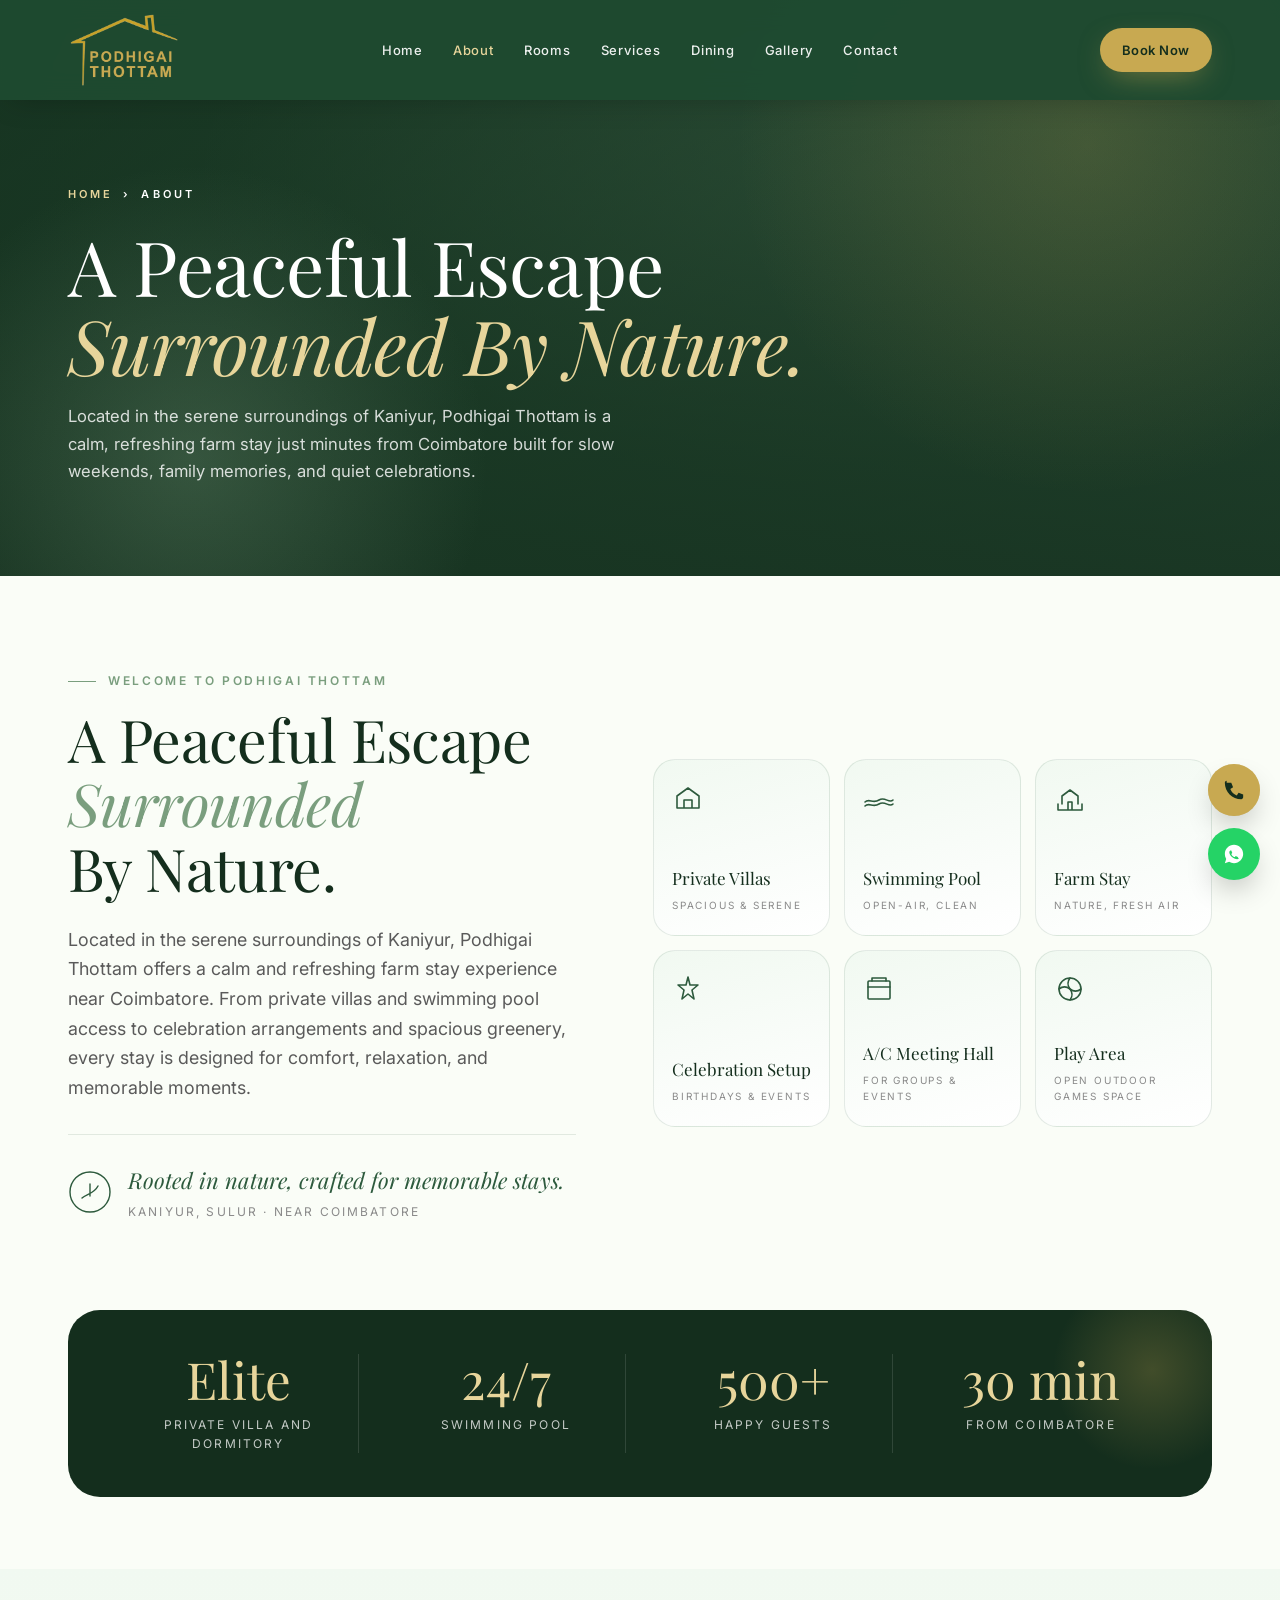
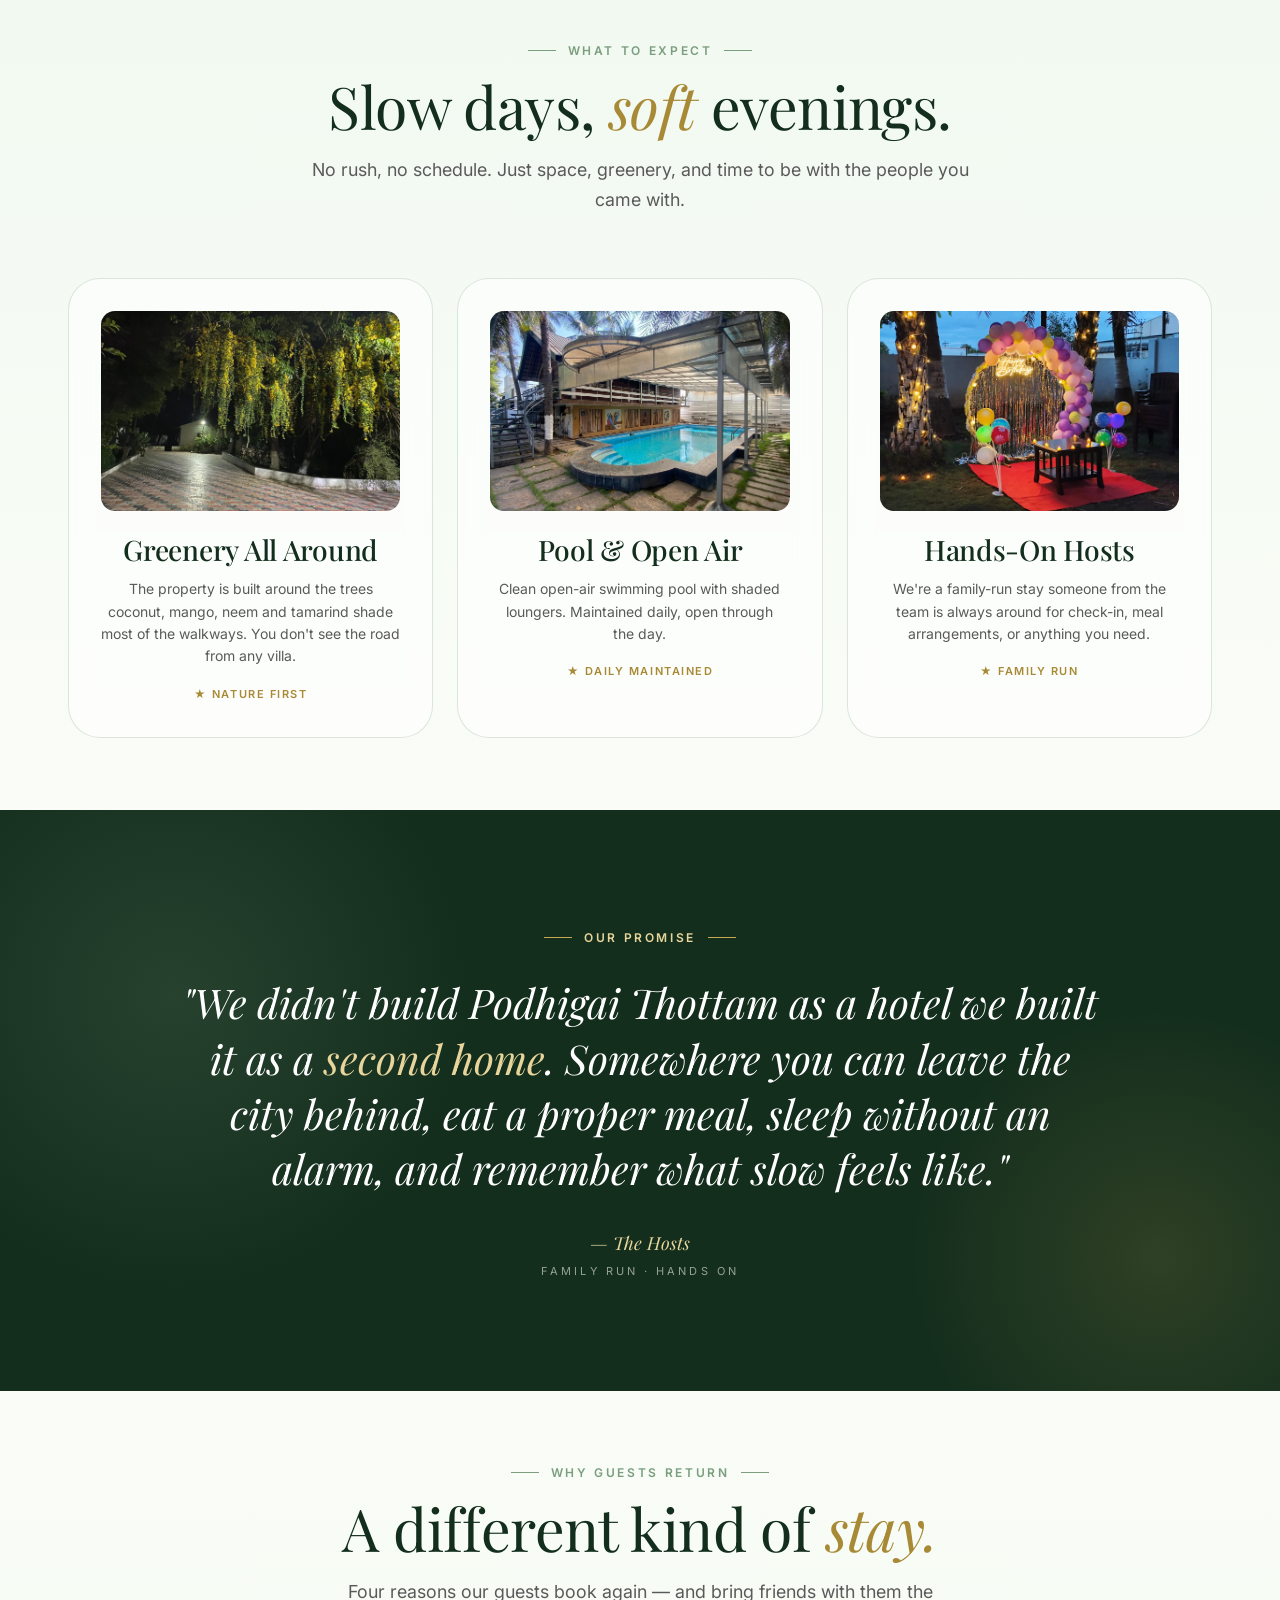
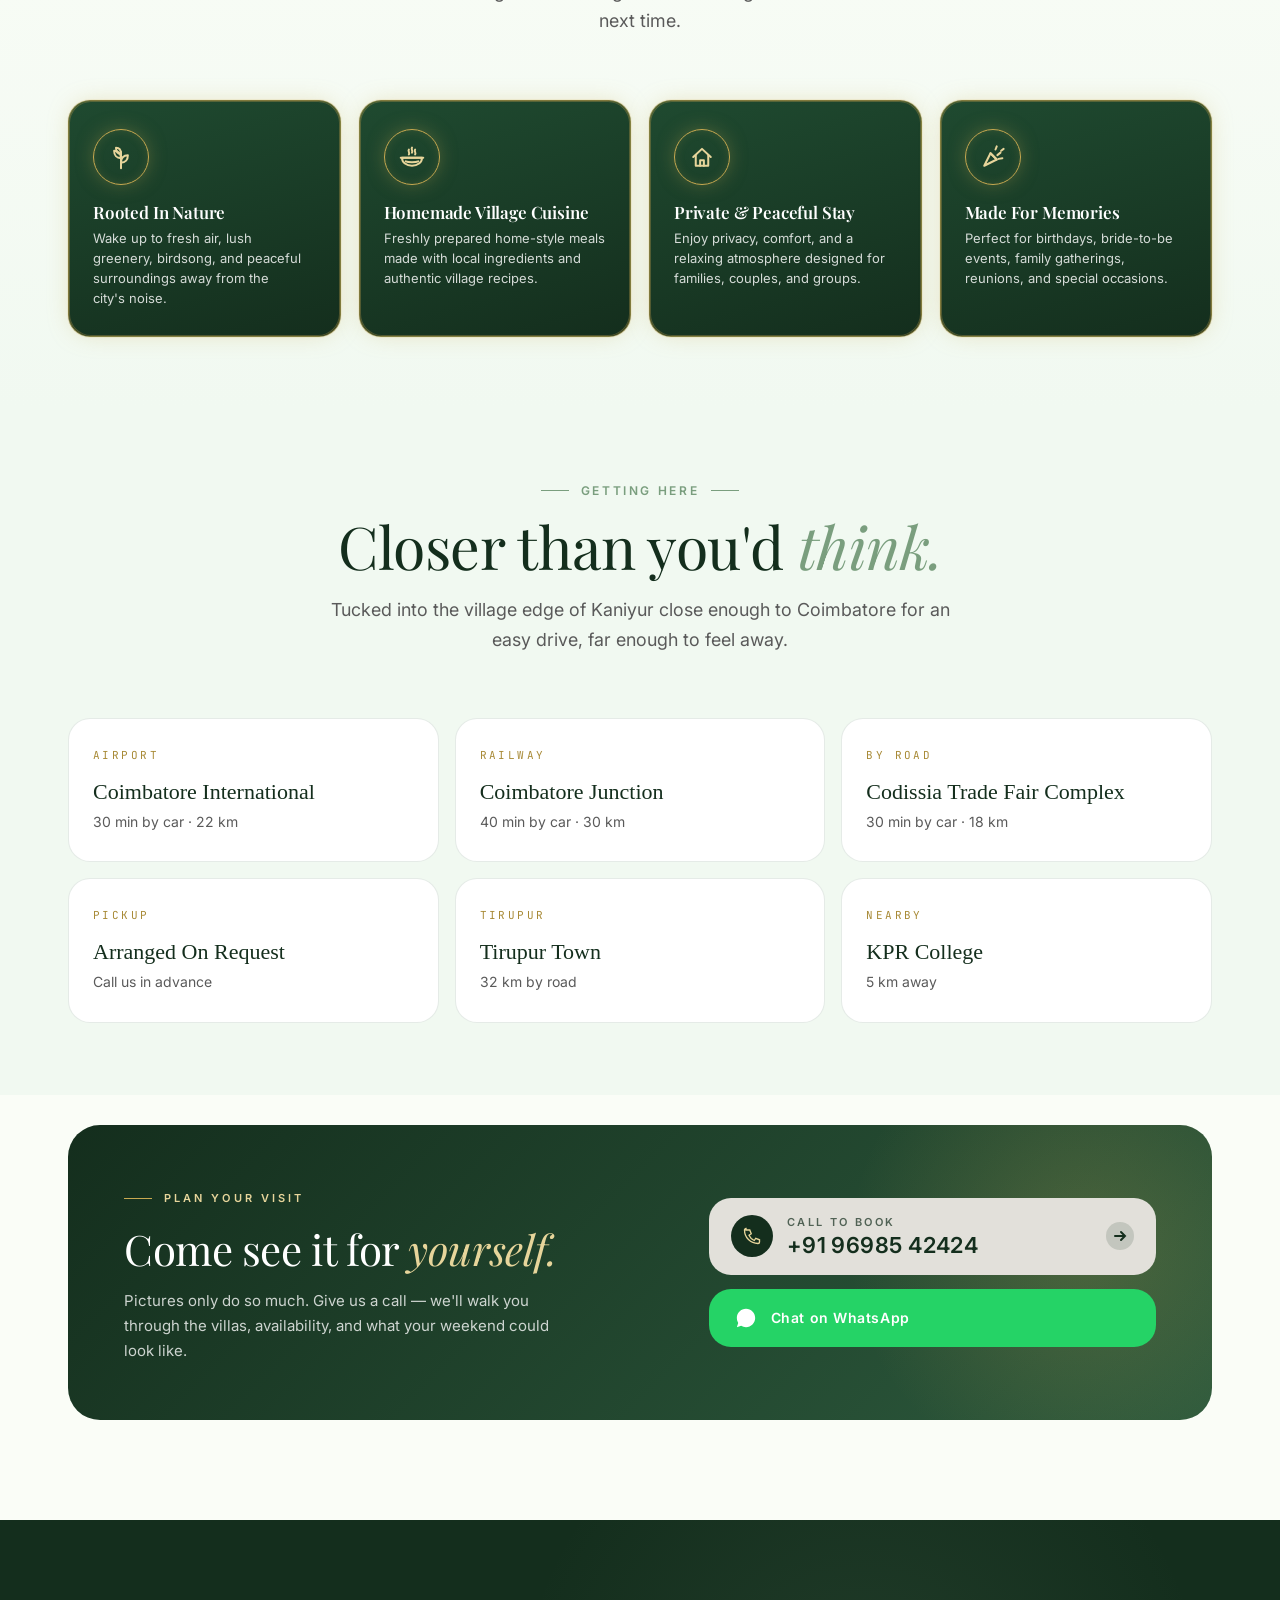
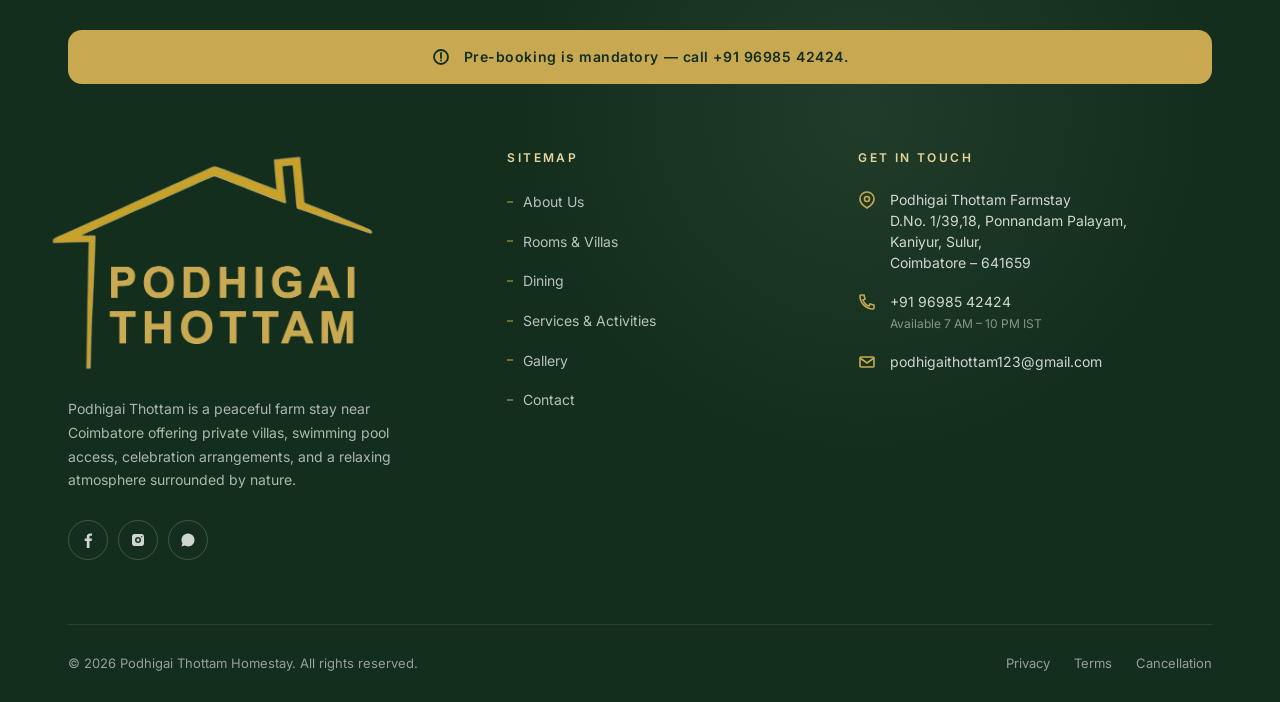
==== podhigai thottam/pages/about.html @ 0ce8de50 "Add files via upload" ====
<!doctype html>
<html lang="en">
<head>
<meta charset="utf-8" />
<meta name="viewport" content="width=device-width, initial-scale=1" />
<title>About — Podhigai Thottam</title>
<meta name="description" content="A peaceful farm stay near Coimbatore — the story, the place, and the people behind Podhigai Thottam." />
<link rel="preconnect" href="https://fonts.googleapis.com">
<link rel="preconnect" href="https://fonts.gstatic.com" crossorigin>
<link rel="preconnect" href="https://lh3.googleusercontent.com" crossorigin>
<link rel="dns-prefetch" href="https://lh3.googleusercontent.com">
<link href="https://fonts.googleapis.com/css2?family=Playfair+Display:ital,wght@0,400;0,500;0,600;1,400;1,500&family=Inter:wght@400;500;600;700&family=JetBrains+Mono:wght@400;500&display=swap" rel="stylesheet">
<link rel="stylesheet" href="../styles.css" />
<link rel="stylesheet" href="../pages.css" />
<!-- __OG_INJECTED__ favicon / Open Graph / Twitter / JSON-LD -->
<link rel="canonical" href="https://podhigaithottam.com/pages/about.html" />
<link rel="icon" type="image/png" sizes="32x32" href="../favicon-32.png" />
<link rel="icon" type="image/png" sizes="512x512" href="../favicon-512.png" />
<link rel="apple-touch-icon" href="../favicon-180.png" />
<meta name="theme-color" content="#2D5A3D" />
<meta property="og:type" content="website" />
<meta property="og:site_name" content="Podhigai Thottam" />
<meta property="og:title" content="About — Podhigai Thottam" />
<meta property="og:description" content="A peaceful farm stay near Coimbatore — the story, the place, and the people behind Podhigai Thottam." />
<meta property="og:url" content="https://podhigaithottam.com/pages/about.html" />
<meta property="og:image" content="https://podhigaithottam.com/assets/og-image.jpg" />
<meta property="og:image:width" content="1200" />
<meta property="og:image:height" content="630" />
<meta name="twitter:card" content="summary_large_image" />
<meta name="twitter:title" content="About — Podhigai Thottam" />
<meta name="twitter:description" content="A peaceful farm stay near Coimbatore — the story, the place, and the people behind Podhigai Thottam." />
<meta name="twitter:image" content="https://podhigaithottam.com/assets/og-image.jpg" />
<script type="application/ld+json">
{
  "@context": "https://schema.org",
  "@type": "Resort",
  "name": "Podhigai Thottam Homestay",
  "description": "A peaceful farm stay near Coimbatore offering private villas, swimming pool access, celebration arrangements and a relaxing atmosphere surrounded by nature.",
  "url": "https://podhigaithottam.com/",
  "telephone": "+91-96985-42424",
  "email": "podhigaithottam123@gmail.com",
  "image": "https://podhigaithottam.com/assets/og-image.jpg",
  "logo": "https://podhigaithottam.com/assets/logo-full.webp",
  "priceRange": "₹₹",
  "address": {
    "@type": "PostalAddress",
    "streetAddress": "D.No. 1/39,18, Ponnandam Palayam, Kaniyur, Sulur",
    "addressLocality": "Coimbatore",
    "addressRegion": "Tamil Nadu",
    "postalCode": "641659",
    "addressCountry": "IN"
  },
  "geo": {
    "@type": "GeoCoordinates",
    "latitude": 11.1141585,
    "longitude": 77.13944
  },
  "openingHours": "Mo-Su 07:00-22:00",
  "amenityFeature": [
    {
      "@type": "LocationFeatureSpecification",
      "name": "Private Villas",
      "value": true
    },
    {
      "@type": "LocationFeatureSpecification",
      "name": "Swimming Pool",
      "value": true
    },
    {
      "@type": "LocationFeatureSpecification",
      "name": "Farm Stay",
      "value": true
    },
    {
      "@type": "LocationFeatureSpecification",
      "name": "Celebration Setup",
      "value": true
    },
    {
      "@type": "LocationFeatureSpecification",
      "name": "A/C Meeting Hall",
      "value": true
    },
    {
      "@type": "LocationFeatureSpecification",
      "name": "Free Car Parking",
      "value": true
    },
    {
      "@type": "LocationFeatureSpecification",
      "name": "Family Friendly",
      "value": true
    },
    {
      "@type": "LocationFeatureSpecification",
      "name": "Free Wi-Fi",
      "value": true
    }
  ],
  "sameAs": [
    "https://www.instagram.com/podhigai8"
  ]
}
</script>
</head>
<body class="has-page-hero" data-page="about" data-screen-label="About">
<a class="skip-link" href="#main">Skip to main content</a>

<svg width="0" height="0" style="position:absolute" aria-hidden="true">
      <defs>
        <symbol id="leaf-fill" viewBox="0 0 64 64">
          <path d="M44 6 C24 8, 8 24, 8 46 C8 54, 14 58, 22 58 C42 56, 58 40, 58 18 C58 10, 52 6, 44 6 Z" fill-rule="evenodd"/>
          <path d="M14 54 C24 38, 38 22, 56 10" stroke="currentColor" stroke-width="1.5" fill="none" opacity="0.4" stroke-linecap="round"/>
        </symbol>
        <symbol id="house-mark" viewBox="0 0 140 90">
          <path d="M 12 88 L 12 50 L 70 14 L 96 30 L 96 18 L 110 18 L 110 38 L 128 50"
                fill="none" stroke="currentColor" stroke-width="3.5"
                stroke-linecap="square" stroke-linejoin="miter" stroke-miterlimit="4" />
        </symbol>
      </defs>
    </svg>
<header class="nav is-scrolled" id="nav">
      <div class="container nav__inner">
        <a href="../index.html" class="nav__logo" aria-label="Podhigai Thottam">
          <img src="../assets/logo-full.webp" class="nav__house-img" alt="Podhigai Thottam" decoding="async" />
        </a>
        <nav>
          <ul class="nav__menu">
            <li><a href="../index.html">Home</a></li>
            <li><a href="about.html" data-page="about">About</a></li>
            <li><a href="rooms.html" data-page="rooms">Rooms</a></li>
            <li><a href="services.html" data-page="services">Services</a></li>
            <li><a href="dining.html" data-page="dining">Dining</a></li>
            <li><a href="gallery.html" data-page="gallery">Gallery</a></li>
            <li><a href="contact.html" data-page="contact">Contact</a></li>
          </ul>
        </nav>
        <a href="tel:+919698542424" class="btn btn--gold nav__cta">Book Now</a>
        <button class="nav__burger" aria-label="Menu"><span></span><span></span><span></span></button>
      </div>
    </header>

<main id="main" tabindex="-1">

  <!-- ============== PAGE HERO ============== -->
  <section class="page-hero">
    <div class="container">
      <div class="page-hero__crumb reveal">
        <a href="../index.html">Home</a>
        <span>›</span>
        <span>About</span>
      </div>
      <h1 class="page-hero__title reveal delay-1">A Peaceful Escape <em>Surrounded By Nature.</em></h1>
      <p class="page-hero__sub reveal delay-2">
        Located in the serene surroundings of Kaniyur, Podhigai Thottam is a calm,
        refreshing farm stay just minutes from Coimbatore built for slow weekends,
        family memories, and quiet celebrations.
      </p>
    </div>
  </section>

  <!-- ============== ABOUT (same module as homepage) ============== -->
  <section class="about" style="padding-top: clamp(56px, 7vw, 88px);">
    <div class="container">
      <div class="about__grid">
        <div class="about__copy">
          <span class="eyebrow reveal">Welcome to Podhigai Thottam</span>
          <h2 class="reveal delay-1">A Peaceful Escape <em style="font-style:italic;color:var(--sage);">Surrounded</em> By Nature.</h2>
          <p class="lead reveal delay-2">
            Located in the serene surroundings of Kaniyur, Podhigai Thottam offers a calm
            and refreshing farm stay experience near Coimbatore. From private villas and
            swimming pool access to celebration arrangements and spacious greenery, every
            stay is designed for comfort, relaxation, and memorable moments.
          </p>
          <div class="about__sig reveal delay-3">
            <svg width="44" height="44" viewBox="0 0 44 44" fill="none" stroke="#2D5A3D" stroke-width="1.4" stroke-linecap="round">
              <circle cx="22" cy="22" r="20" />
              <path d="M14 28 C18 24, 26 24, 30 16 M22 14 L22 26" />
            </svg>
            <div>
              <div class="about__sig-name">Rooted in nature, crafted for memorable stays.</div>
              <div class="about__sig-role">Kaniyur, Sulur · Near Coimbatore</div>
            </div>
          </div>
        </div>

        <div class="about__icons">
          <div class="icon-card reveal">
            <svg viewBox="0 0 32 32"><path d="M5 26 L5 14 L16 6 L27 14 L27 26 Z M12 26 L12 18 L20 18 L20 26"/></svg>
            <div><div class="icon-card__title">Private Villas</div><div class="icon-card__count">Spacious &amp; serene</div></div>
          </div>
          <div class="icon-card reveal delay-1">
            <svg viewBox="0 0 32 32"><path d="M2 20 C6 16, 10 22, 16 18 C22 14, 26 22, 30 18 M2 24 C6 20, 10 26, 16 22 C22 18, 26 26, 30 22"/></svg>
            <div><div class="icon-card__title">Swimming Pool</div><div class="icon-card__count">Open-air, clean</div></div>
          </div>
          <div class="icon-card reveal delay-2">
            <svg viewBox="0 0 32 32"><path d="M4 22 L4 28 L28 28 L28 22 M8 22 L8 14 L16 8 L24 14 L24 22 M14 28 L14 20 L18 20 L18 28"/></svg>
            <div><div class="icon-card__title">Farm Stay</div><div class="icon-card__count">Nature, fresh air</div></div>
          </div>
          <div class="icon-card reveal">
            <svg viewBox="0 0 32 32"><path d="M16 4 L18 12 L26 12 L20 17 L22 26 L16 21 L10 26 L12 17 L6 12 L14 12 Z"/></svg>
            <div><div class="icon-card__title">Celebration Setup</div><div class="icon-card__count">Birthdays &amp; events</div></div>
          </div>
          <div class="icon-card reveal delay-1">
            <svg viewBox="0 0 32 32"><rect x="5" y="8" width="22" height="18" rx="1"/><path d="M9 8 L9 5 L23 5 L23 8 M5 14 L27 14"/></svg>
            <div><div class="icon-card__title">A/C Meeting Hall</div><div class="icon-card__count">For groups &amp; events</div></div>
          </div>
          <div class="icon-card reveal delay-2">
            <svg viewBox="0 0 32 32"><circle cx="16" cy="16" r="11"/><path d="M16 5 C13 9, 13 12, 16 16 C19 20, 19 23, 16 27"/><path d="M5 16 C9 13, 12 13, 16 16 C20 19, 23 19, 27 16"/></svg>
            <div><div class="icon-card__title">Play Area</div><div class="icon-card__count">Open outdoor games space</div></div>
          </div>
        </div>
      </div>

      <div class="stats reveal">
        <div class="stats__item"><div class="stats__num stats__num--word">Elite</div><div class="stats__label">Private Villa And Dormitory</div></div>
        <div class="stats__item"><div class="stats__num" data-count="24" data-suffix="/7">24/7</div><div class="stats__label">Swimming Pool</div></div>
        <div class="stats__item"><div class="stats__num" data-count="500" data-suffix="+">500+</div><div class="stats__label">Happy Guests</div></div>
        <div class="stats__item"><div class="stats__num" data-count="30" data-suffix=" min">30 min</div><div class="stats__label">From Coimbatore</div></div>
      </div>
    </div>
  </section>

  <!-- ============== VALUES / WHAT TO EXPECT ============== -->
  <section class="farm">
    <div class="container">
      <div class="section-head">
        <span class="eyebrow center reveal">What to Expect</span>
        <h2 class="reveal delay-1">Slow days, <em style="font-style:italic;color:var(--gold-deep);">soft</em> evenings.</h2>
        <p class="lead reveal delay-2">No rush, no schedule. Just space, greenery, and time to be with the people you came with.</p>
      </div>

      <div class="farm__grid">
        <div class="farm-card reveal">
          <div class="farm-card__media" data-label="Greenery surrounding the villas" style="background: linear-gradient(135deg, var(--sage) 0%, var(--forest) 100%) center/cover no-repeat; background-image: url('../assets/greenery-villas.webp');"></div>
          <h3>Greenery All Around</h3>
          <p>The property is built around the trees coconut, mango, neem and tamarind shade most of the walkways. You don't see the road from any villa.</p>
          <span class="farm-card__tag">★ Nature First</span>
        </div>
        <div class="farm-card reveal delay-1">
          <div class="farm-card__media" data-label="Pool deck at golden hour" style="background: linear-gradient(135deg, var(--sage) 0%, var(--forest) 100%) center/cover no-repeat; background-image: url('../assets/activity-pool.jpeg');"></div>
          <h3>Pool &amp; Open Air</h3>
          <p>Clean open-air swimming pool with shaded loungers. Maintained daily, open through the day.</p>
          <span class="farm-card__tag">★ Daily Maintained</span>
        </div>
        <div class="farm-card reveal delay-2">
          <div class="farm-card__media" data-label="Hosts at the entrance" style="background: linear-gradient(135deg, var(--sage) 0%, var(--forest) 100%) center/cover no-repeat; background-image: url('../assets/hosts-entrance.webp');"></div>
          <h3>Hands-On Hosts</h3>
          <p>We're a family-run stay someone from the team is always around for check-in, meal arrangements, or anything you need.</p>
          <span class="farm-card__tag">★ Family Run</span>
        </div>
      </div>
    </div>
  </section>

  <!-- ============== STORY / VALUES PULL-QUOTE ============== -->
  <section class="cuisine" style="padding: clamp(72px, 9vw, 110px) 0;">
    <div class="container">
      <div class="section-head" style="margin-bottom: 28px;">
        <span class="eyebrow center cream reveal">Our Promise</span>
      </div>
      <blockquote class="reveal delay-1" style="text-align: center; max-width: 920px; margin: 0 auto; font-family: var(--serif); font-size: clamp(24px, 3.2vw, 42px); line-height: 1.35; font-style: italic; color: var(--white); font-weight: 400;">
        "We didn't build Podhigai Thottam as a hotel we built it as a <span style="color: var(--gold-soft);">second home</span>. Somewhere you can leave the city behind, eat a proper meal, sleep without an alarm, and remember what slow feels like."
      </blockquote>
      <div class="reveal delay-2" style="text-align: center; margin-top: 32px;">
        <div style="font-family: var(--serif); font-style: italic; font-size: 18px; color: var(--gold-soft);">— The Hosts</div>
        <div style="font-size: 11px; letter-spacing: 0.28em; text-transform: uppercase; color: rgba(255,255,255,0.55); margin-top: 6px;">Family Run · Hands On</div>
      </div>
    </div>
  </section>

  <!-- ============== WHY CHOOSE US ============== -->
  <section class="amenities">
    <div class="container">
      <div class="section-head">
        <span class="eyebrow center reveal">Why Guests Return</span>
        <h2 class="reveal delay-1">A different kind of <em style="font-style:italic;color:var(--gold-deep);">stay.</em></h2>
        <p class="lead reveal delay-2">Four reasons our guests book again — and bring friends with them the next time.</p>
      </div>
      <div class="amenities__grid">
        <div class="am-card am-card--feature reveal">
          <div class="am-card__icon"><svg viewBox="0 0 24 24" fill="none" stroke="currentColor" stroke-width="1.5" stroke-linecap="round" stroke-linejoin="round"><path d="M12 21 L12 8"/><path d="M12 13 C8.5 13 6.5 10.5 6.5 7 C10 7 12 9.5 12 13 Z"/><path d="M12 16.5 C15.5 16.5 17.5 14 17.5 10.5 C14 10.5 12 13 12 16.5 Z"/><path d="M12 9.5 C9.5 9.5 8 7.5 8 4.5 C11 4.5 12 6.5 12 9.5 Z"/></svg></div>
          <h4>Rooted In Nature</h4><p>Wake up to fresh air, lush greenery, birdsong, and peaceful surroundings away from the city's noise.</p>
        </div>
        <div class="am-card am-card--feature reveal delay-1">
          <div class="am-card__icon"><svg viewBox="0 0 24 24" fill="none" stroke="currentColor" stroke-width="1.5" stroke-linecap="round" stroke-linejoin="round"><path d="M4 12.5 L20 12.5 C20 16.5 16.4 19 12 19 C7.6 19 4 16.5 4 12.5 Z"/><path d="M3 12.5 L21 12.5"/><path d="M7 15.5 C9 16.5 15 16.5 17 15.5"/><path d="M9.5 6 C8.5 7.5 10.5 8.5 9.5 10"/><path d="M12 4.5 C11 6 13 7 12 8.5"/><path d="M14.5 6 C13.5 7.5 15.5 8.5 14.5 10"/></svg></div>
          <h4>Homemade Village Cuisine</h4><p>Freshly prepared home-style meals made with local ingredients and authentic village recipes.</p>
        </div>
        <div class="am-card am-card--feature reveal delay-2">
          <div class="am-card__icon"><svg viewBox="0 0 24 24" fill="none" stroke="currentColor" stroke-width="1.6" stroke-linecap="round" stroke-linejoin="round"><path d="M5 12 L12 5.5 L19 12"/><path d="M7 10.5 L7 19 L17 19 L17 10.5"/><path d="M10.5 19 L10.5 14.5 L13.5 14.5 L13.5 19"/></svg></div>
          <h4>Private &amp; Peaceful Stay</h4><p>Enjoy privacy, comfort, and a relaxing atmosphere designed for families, couples, and groups.</p>
        </div>
        <div class="am-card am-card--feature reveal delay-3">
          <div class="am-card__icon"><svg viewBox="0 0 24 24" fill="none" stroke="currentColor" stroke-width="1.6" stroke-linecap="round" stroke-linejoin="round"><path d="M5 19 L10 9 L15 14 Z"/><path d="M10 9 L15 14"/><path d="M15.5 10.5 L18 8.5 M16.5 13.5 L19.5 13 M14 6 L15 3.5 M18.5 7 L20.5 5.5"/></svg></div>
          <h4>Made For Memories</h4><p>Perfect for birthdays, bride-to-be events, family gatherings, reunions, and special occasions.</p>
        </div>
      </div>
    </div>
  </section>

  <!-- ============== LOCATION & ACCESS ============== -->
  <section class="rooms" style="background: var(--mint-soft);">
    <div class="container">
      <div class="section-head">
        <span class="eyebrow center reveal">Getting Here</span>
        <h2 class="reveal delay-1">Closer than you'd <em style="font-style:italic;color:var(--sage);">think.</em></h2>
        <p class="lead reveal delay-2">Tucked into the village edge of Kaniyur close enough to Coimbatore for an easy drive, far enough to feel away.</p>
      </div>

      <div style="display: grid; grid-template-columns: repeat(3, 1fr); gap: 16px;" class="reveal">
        <div style="background: var(--white); border: 1px solid var(--line); border-radius: var(--r-lg); padding: 28px 24px;">
          <div style="font-family: var(--mono); font-size: 11px; letter-spacing: 0.22em; text-transform: uppercase; color: var(--gold-deep); margin-bottom: 14px;">Airport</div>
          <div style="font-family: &quot;Crimson Text&quot;; font-size: 22px; color: var(--forest-darker); line-height: 1.2; margin-bottom: 6px">Coimbatore International</div>
          <div style="font-size: 14px; color: var(--ink-soft);">30 min by car · 22 km</div>
        </div>
        <div style="background: var(--white); border: 1px solid var(--line); border-radius: var(--r-lg); padding: 28px 24px;">
          <div style="font-family: var(--mono); font-size: 11px; letter-spacing: 0.22em; text-transform: uppercase; color: var(--gold-deep); margin-bottom: 14px;">Railway</div>
          <div style="font-family: &quot;Crimson Text&quot;; font-size: 22px; color: var(--forest-darker); line-height: 1.2; margin-bottom: 6px">Coimbatore Junction</div>
          <div style="font-size: 14px; color: var(--ink-soft);">40 min by car · 30 km</div>
        </div>
        <div style="background: var(--white); border: 1px solid var(--line); border-radius: var(--r-lg); padding: 28px 24px;">
          <div style="font-family: var(--mono); font-size: 11px; letter-spacing: 0.22em; text-transform: uppercase; color: var(--gold-deep); margin-bottom: 14px;">By Road</div>
          <div style="font-family: &quot;Crimson Text&quot;; font-size: 22px; color: var(--forest-darker); line-height: 1.2; margin-bottom: 6px">Codissia Trade Fair Complex</div>
          <div style="font-size: 14px; color: var(--ink-soft);">30 min by car · 18 km</div>
        </div>
        <div style="background: var(--white); border: 1px solid var(--line); border-radius: var(--r-lg); padding: 28px 24px;">
          <div style="font-family: var(--mono); font-size: 11px; letter-spacing: 0.22em; text-transform: uppercase; color: var(--gold-deep); margin-bottom: 14px;">Pickup</div>
          <div style="font-family: &quot;Crimson Text&quot;; font-size: 22px; color: var(--forest-darker); line-height: 1.2; margin-bottom: 6px">Arranged On Request</div>
          <div style="font-size: 14px; color: var(--ink-soft);">Call us in advance</div>
        </div>
        <div style="background: var(--white); border: 1px solid var(--line); border-radius: var(--r-lg); padding: 28px 24px;">
          <div style="font-family: var(--mono); font-size: 11px; letter-spacing: 0.22em; text-transform: uppercase; color: var(--gold-deep); margin-bottom: 14px;">Tirupur</div>
          <div style="font-family: &quot;Crimson Text&quot;; font-size: 22px; color: var(--forest-darker); line-height: 1.2; margin-bottom: 6px">Tirupur Town</div>
          <div style="font-size: 14px; color: var(--ink-soft);">32 km by road</div>
        </div>
        <div style="background: var(--white); border: 1px solid var(--line); border-radius: var(--r-lg); padding: 28px 24px;">
          <div style="font-family: var(--mono); font-size: 11px; letter-spacing: 0.22em; text-transform: uppercase; color: var(--gold-deep); margin-bottom: 14px;">Nearby</div>
          <div style="font-family: &quot;Crimson Text&quot;; font-size: 22px; color: var(--forest-darker); line-height: 1.2; margin-bottom: 6px">KPR College</div>
          <div style="font-size: 14px; color: var(--ink-soft);">5 km away</div>
        </div>
      </div>
    </div>
  </section>

  <!-- ============== BOOKING STRIP ============== -->
  <section style="padding: 30px 0 100px;">
    <div class="container">
      <div class="booking-strip reveal">
        <div class="booking-strip__inner">
          <div>
            <div class="booking-strip__eyebrow">Plan Your Visit</div>
            <h2>Come see it for <em>yourself.</em></h2>
            <p>Pictures only do so much. Give us a call — we'll walk you through the villas, availability, and what your weekend could look like.</p>
          </div>
          <div class="booking-actions">
            <a href="tel:+919698542424" class="booking-phone" style="background-color: rgb(226, 224, 218);">
              <span class="booking-phone__icon"><svg viewBox="0 0 24 24"><path d="M4 4 L9 4 L11 9 L8 11 C9.5 14.5, 11.5 16.5, 15 18 L17 15 L22 17 L22 20 C22 21, 21 22, 20 22 C10 22, 2 14, 2 4 C2 3, 3 2, 4 2 Z"/></svg></span>
              <span class="booking-phone__text">
                <div class="booking-phone__label">Call to Book</div>
                <div class="booking-phone__num" style="font-family: Inter">+91 96985 42424</div>
              </span>
              <span class="booking-phone__arrow"><svg width="14" height="14" viewBox="0 0 14 14" fill="none" stroke="currentColor" stroke-width="2" stroke-linecap="round"><path d="M2 7h10M8 3l4 4-4 4"/></svg></span>
            </a>
            <a href="https://wa.me/919698542424?text=Hi%2C%20I%27d%20like%20to%20book%20a%20stay%20at%20Podhigai%20Thottam" target="_blank" rel="noopener" class="booking-whatsapp">
              <svg viewBox="0 0 24 24"><path d="M12 2 C6.5 2, 2 6.5, 2 12 C2 14, 2.5 15.8, 3.5 17.4 L2 22 L6.7 20.5 C8.3 21.4, 10.1 22, 12 22 C17.5 22, 22 17.5, 22 12 C22 6.5, 17.5 2, 12 2 Z"/></svg>
              <span>Chat on WhatsApp</span>
            </a>
          </div>
        </div>
      </div>
    </div>
  </section>

</main>

<footer class="footer" id="contact">
      <div class="container">

        <div class="footer__notice">
          <svg viewBox="0 0 18 18" fill="none" stroke="currentColor" stroke-width="1.8" stroke-linecap="round"><circle cx="9" cy="9" r="7"/><path d="M9 5 L9 10 M9 12.5 L9 12.6"/></svg>
          Pre-booking is mandatory — call +91 96985 42424.
        </div>

        <div class="footer__grid">
          <div>
            <div class="footer__logo">
              <img src="../assets/logo-full.webp" class="footer__logo-img" alt="Podhigai Thottam" decoding="async" loading="lazy" />
            </div>
            <p class="footer__about">Podhigai Thottam is a peaceful farm stay near Coimbatore offering private villas, swimming pool access, celebration arrangements, and a relaxing atmosphere surrounded by nature.</p>
            <div class="footer__social" aria-label="Social media">
              <a href="#" aria-label="Facebook"><svg viewBox="0 0 16 16"><path d="M9.5 16 L9.5 9 L11.6 9 L12 6.5 L9.5 6.5 L9.5 5 C9.5 4.3, 9.7 3.8, 10.7 3.8 L12 3.8 L12 1.5 C11.7 1.5, 10.9 1.4, 10 1.4 C8.1 1.4, 6.8 2.6, 6.8 4.7 L6.8 6.5 L4.7 6.5 L4.7 9 L6.8 9 L6.8 16 Z"/></svg></a>
              <a href="https://www.instagram.com/podhigai8?utm_source=qr" target="_blank" rel="noopener" aria-label="Instagram"><svg viewBox="0 0 16 16"><path d="M4.5 2 C3.1 2, 2 3.1, 2 4.5 L2 11.5 C2 12.9, 3.1 14, 4.5 14 L11.5 14 C12.9 14, 14 12.9, 14 11.5 L14 4.5 C14 3.1, 12.9 2, 11.5 2 Z M11.8 4 C12.2 4, 12.5 4.3, 12.5 4.7 C12.5 5.1, 12.2 5.4, 11.8 5.4 C11.4 5.4, 11.1 5.1, 11.1 4.7 C11.1 4.3, 11.4 4, 11.8 4 Z M8 5 C9.7 5, 11 6.3, 11 8 C11 9.7, 9.7 11, 8 11 C6.3 11, 5 9.7, 5 8 C5 6.3, 6.3 5, 8 5 Z M8 6.5 C7.2 6.5, 6.5 7.2, 6.5 8 C6.5 8.8, 7.2 9.5, 8 9.5 C8.8 9.5, 9.5 8.8, 9.5 8 C9.5 7.2, 8.8 6.5, 8 6.5 Z" fill-rule="evenodd"/></svg></a>
              <a href="https://wa.me/919698542424?text=Hi%2C%20I%27d%20like%20to%20book%20a%20stay%20at%20Podhigai%20Thottam" target="_blank" rel="noopener" aria-label="WhatsApp"><svg viewBox="0 0 16 16"><path d="M8 1.5 C4.4 1.5, 1.5 4.4, 1.5 8 C1.5 9.2, 1.8 10.3, 2.4 11.3 L1.5 14.5 L4.8 13.6 C5.8 14.1, 6.9 14.4, 8 14.4 C11.6 14.4, 14.5 11.5, 14.5 7.9 C14.5 4.3, 11.6 1.5, 8 1.5 Z"/></svg></a>
            </div>
          </div>

          <div>
            <h5>Sitemap</h5>
            <ul class="footer__menu">
              <li><a href="about.html">About Us</a></li>
              <li><a href="rooms.html">Rooms & Villas</a></li>
              <li><a href="dining.html">Dining</a></li>
              <li><a href="services.html">Services & Activities</a></li>
              <li><a href="gallery.html">Gallery</a></li>
              <li><a href="contact.html">Contact</a></li>
            </ul>
          </div>

          <div>
            <h5>Get in Touch</h5>
            <div class="footer__contact-row">
              <svg viewBox="0 0 18 18"><path d="M9 1 C5.1 1, 2 4.1, 2 8 C2 13, 9 17, 9 17 C9 17, 16 13, 16 8 C16 4.1, 12.9 1, 9 1 Z"/><circle cx="9" cy="8" r="2.5"/></svg>
              <div>Podhigai Thottam Farmstay<br/>D.No. 1/39,18, Ponnandam Palayam,<br/>Kaniyur, Sulur,<br/>Coimbatore – 641659</div>
            </div>
            <div class="footer__contact-row">
              <svg viewBox="0 0 18 18"><path d="M3 2 L6 2 L7 6 L5 7 C6 10, 8 12, 11 13 L12 11 L16 12 L16 15 C16 15.5, 15.5 16, 15 16 C8 16, 2 10, 2 3 C2 2.5, 2.5 2, 3 2 Z"/></svg>
              <div><a href="tel:+919698542424">+91 96985 42424</a><br/><span style="font-size:12px;opacity:0.6;">Available 7 AM – 10 PM IST</span></div>
            </div>
            <div class="footer__contact-row">
              <svg viewBox="0 0 18 18"><rect x="2" y="4" width="14" height="10" rx="1"/><path d="M2 5 L9 10 L16 5"/></svg>
              <div><a href="mailto:podhigaithottam123@gmail.com">podhigaithottam123@gmail.com</a></div>
            </div>
          </div>
        </div>

        <div class="footer__bottom">
          <div>© 2026 Podhigai Thottam Homestay. All rights reserved.</div>
          <div style="display:flex;gap:24px;">
            <a href="#">Privacy</a>
            <a href="#">Terms</a>
            <a href="#">Cancellation</a>
          </div>
        </div>
      </div>
    </footer>

<div class="float-cta" aria-label="Quick booking">
      <a href="tel:+919698542424" class="float-cta__call" data-tip="Call to book" aria-label="Call to book">
        <svg viewBox="0 0 24 24"><path d="M4 4 L9 4 L11 9 L8 11 C9.5 14.5, 11.5 16.5, 15 18 L17 15 L22 17 L22 20 C22 21, 21 22, 20 22 C10 22, 2 14, 2 4 C2 3, 3 2, 4 2 Z"/></svg>
      </a>
      <a href="https://wa.me/919698542424?text=Hi%2C%20I%27d%20like%20to%20book%20a%20stay%20at%20Podhigai%20Thottam" target="_blank" rel="noopener" class="float-cta__wa" data-tip="WhatsApp us" aria-label="WhatsApp us">
        <svg viewBox="0 0 24 24"><path d="M12 2 C6.5 2, 2 6.5, 2 12 C2 14, 2.5 15.8, 3.5 17.4 L2 22 L6.7 20.5 C8.3 21.4, 10.1 22, 12 22 C17.5 22, 22 17.5, 22 12 C22 6.5, 17.5 2, 12 2 Z M17.4 16.3 C17.2 16.9, 16.2 17.5, 15.7 17.6 C15.2 17.7, 14.6 17.7, 13.9 17.5 C13.5 17.4, 13 17.2, 12.3 16.9 C9.7 15.8, 8 13.2, 7.9 13 C7.8 12.9, 6.9 11.7, 6.9 10.4 C6.9 9.2, 7.5 8.6, 7.7 8.4 C7.9 8.2, 8.2 8.1, 8.3 8.1 L8.8 8.1 C8.9 8.1, 9.1 8.1, 9.3 8.6 C9.5 9.1, 9.9 10.3, 10 10.4 C10 10.5, 10.1 10.7, 10 10.9 C9.9 11, 9.9 11.2, 9.7 11.3 L9.2 11.9 C9.1 12, 9 12.2, 9.1 12.4 C9.3 12.7, 9.7 13.5, 10.4 14.2 C11.4 15, 12.2 15.3, 12.5 15.4 C12.7 15.5, 12.9 15.4, 13.1 15.3 C13.2 15.1, 13.6 14.7, 13.7 14.5 C13.9 14.2, 14 14.3, 14.3 14.4 C14.5 14.5, 15.8 15.1, 16 15.2 C16.3 15.3, 16.5 15.4, 16.5 15.5 C16.6 15.6, 16.6 16, 16.4 16.3 Z"/></svg>
      </a>
    </div>

<script src="_partials.js"></script>
</body>
</html>
---- podhigai thottam/styles.css ----
/* ============================================================
   Podhigai Thottam — peaceful farm stay near Coimbatore
   Tokens, type, layout, organic shapes
   ============================================================ */

:root {
  /* Greens */
  --forest: #2D5A3D;
  --forest-deep: #1f4a30;
  --forest-darker: #142e1d;
  --sage: #7A9E7E;
  --sage-soft: #a8c2ab;
  --mint: #E8F5E9;
  --mint-soft: #f1f9f1;

  /* Accents */
  --gold: #C8A951;
  --gold-deep: #a88a36;
  --gold-soft: #e7d59b;

  /* Neutrals */
  --bg: #FAFDF7;
  --bg-warm: #f4f1e8;
  --ink: #2C2C2C;
  --ink-soft: #5a5a5a;
  --ink-faint: #8a8a8a;
  --line: rgba(45, 90, 61, 0.12);
  --white: #ffffff;

  /* Type */
  --serif: "Playfair Display", "Cormorant Garamond", Georgia, serif;
  --sans: "Inter", "DM Sans", -apple-system, BlinkMacSystemFont, sans-serif;
  --mono: "JetBrains Mono", ui-monospace, monospace;

  /* Spacing */
  --container: 1240px;
  --gutter: clamp(20px, 4vw, 48px);
  --section-y: clamp(72px, 9vw, 128px);

  /* Radii / shadow */
  --r-sm: 8px;
  --r-md: 14px;
  --r-lg: 22px;
  --r-xl: 32px;
  --shadow-sm: 0 2px 12px rgba(20, 46, 29, 0.06);
  --shadow-md: 0 14px 40px -12px rgba(20, 46, 29, 0.16);
  --shadow-lg: 0 30px 80px -30px rgba(20, 46, 29, 0.32);
}

/* ==========================================================
   Logo wordmark — bold uppercase, gold-on-dark
   ========================================================== */
.nav__wordmark, .footer__wordmark {
  font-family: var(--sans);
  font-weight: 800;
  font-size: 17px;
  letter-spacing: 0.16em;
  text-transform: uppercase;
  display: inline-flex;
  flex-direction: column;
  line-height: 1;
  color: var(--gold);
}
.nav__wordmark em, .footer__wordmark em {
  font-weight: 800;
  color: var(--gold-soft);
  margin-top: 4px;
}
.footer__wordmark { font-size: 18px; }
.nav__house, .footer__house {
  width: 64px;
  height: 40px;
  flex-shrink: 0;
  color: var(--gold);
}
.footer__house { width: 80px; height: 52px; }
.nav__logo { gap: 14px; align-items: center; }
.footer__logo { display: inline-flex; align-items: center; gap: 14px; }

/* Tighten gap when content sections stack directly */
.rooms + .amenities,
.about + .activities,
.about + .farm,
.farm + .cuisine,
.farm + .amenities,
.amenities + .rooms,
.cuisine + .amenities,
.cuisine + .farm {
  padding-top: clamp(40px, 5vw, 64px);
}
.rooms,
.about,
.farm,
.amenities,
.activities {
  padding-bottom: clamp(48px, 6vw, 72px);
}
.rooms,
.about,
.farm,
.amenities,
.activities {
  padding-top: clamp(56px, 7vw, 88px);
}

*, *::before, *::after { box-sizing: border-box; }
html { scroll-behavior: smooth; background-color: var(--bg); }
body {
  margin: 0;
  font-family: var(--sans);
  font-size: 16px;
  line-height: 1.6;
  color: var(--ink);
  background: var(--bg);
  -webkit-font-smoothing: antialiased;
  text-rendering: optimizeLegibility;
  overflow-x: hidden;
}
img { display: block; max-width: 100%; }
button { font-family: inherit; cursor: pointer; border: none; background: none; }
a { color: inherit; text-decoration: none; }
:focus-visible { outline: 2px solid var(--gold); outline-offset: 3px; border-radius: 4px; }

/* ============================================================ Type */
.eyebrow {
  font-family: var(--sans);
  font-size: 12px;
  font-weight: 600;
  letter-spacing: 0.22em;
  text-transform: uppercase;
  color: var(--sage);
  display: inline-flex;
  align-items: center;
  gap: 12px;
}
.eyebrow::before {
  content: "";
  width: 28px;
  height: 1px;
  background: var(--sage);
}
.eyebrow.center::before, .eyebrow.center::after {
  content: "";
  width: 28px;
  height: 1px;
  background: var(--sage);
}
.eyebrow.center { justify-content: center; }

h1, h2, h3, h4 {
  font-family: var(--serif);
  font-weight: 500;
  color: var(--forest-darker);
  letter-spacing: -0.01em;
  line-height: 1.1;
  margin: 0;
  text-wrap: balance;
}
h1 { font-size: clamp(44px, 7vw, 88px); font-weight: 400; }
h2 { font-size: clamp(34px, 4.6vw, 60px); font-weight: 400; }
h3 { font-size: clamp(22px, 2.2vw, 30px); }
h4 { font-size: clamp(18px, 1.6vw, 22px); }

p { margin: 0; text-wrap: pretty; }
.lead {
  font-size: clamp(17px, 1.4vw, 19px);
  line-height: 1.65;
  color: var(--ink-soft);
  max-width: 60ch;
}

.section-head {
  text-align: center;
  max-width: 720px;
  margin: 0 auto clamp(40px, 5vw, 64px);
}
.section-head h2 { margin: 14px 0 16px; }
.section-head .lead { margin: 0 auto; }

/* ============================================================ Layout */
.container {
  width: 100%;
  max-width: var(--container);
  margin: 0 auto;
  padding: 0 var(--gutter);
}
section { position: relative; padding: var(--section-y) 0; }

/* ============================================================ Buttons */
.btn {
  display: inline-flex;
  align-items: center;
  justify-content: center;
  gap: 10px;
  padding: 15px 28px;
  border-radius: 999px;
  font-family: var(--sans);
  font-weight: 600;
  font-size: 14px;
  letter-spacing: 0.04em;
  transition: all 0.3s cubic-bezier(.2,.7,.2,1);
  white-space: nowrap;
  cursor: pointer;
}
.btn--gold {
  background: var(--gold);
  color: var(--forest-darker);
  box-shadow: 0 10px 30px -10px rgba(200, 169, 81, 0.6);
}
.btn--gold:hover { background: var(--gold-deep); transform: translateY(-2px); box-shadow: 0 16px 36px -10px rgba(200, 169, 81, 0.7); }
.btn--ghost {
  background: transparent;
  color: var(--white);
  border: 1.5px solid rgba(255,255,255,0.6);
  backdrop-filter: blur(6px);
}
.btn--ghost:hover { background: rgba(255,255,255,0.1); border-color: var(--white); }
.btn--forest {
  background: var(--forest);
  color: var(--white);
}
.btn--forest:hover { background: var(--forest-deep); transform: translateY(-2px); }
.btn--outline {
  background: transparent;
  color: var(--forest);
  border: 1.5px solid var(--forest);
}
.btn--outline:hover { background: var(--forest); color: var(--white); }
.btn--text {
  display: inline-flex;
  align-items: center;
  gap: 8px;
  font-weight: 600;
  color: var(--forest);
  border-bottom: 1px solid currentColor;
  padding-bottom: 2px;
  font-size: 14px;
  letter-spacing: 0.04em;
}
.btn--text:hover { color: var(--gold-deep); }

/* ============================================================ Nav */
.nav {
  position: fixed;
  top: 0; left: 0; right: 0;
  z-index: 100;
  padding: max(18px, env(safe-area-inset-top, 0px)) 0 18px;
  transition: all 0.35s ease;
}
.nav__inner {
  display: flex;
  align-items: center;
  justify-content: space-between;
  gap: 32px;
}
.nav__logo {
  display: flex;
  align-items: center;
  gap: 10px;
  font-family: var(--serif);
  font-size: 22px;
  font-weight: 500;
  color: var(--white);
  letter-spacing: 0.01em;
  transition: color 0.3s;
}
.nav__leaf {
  width: 24px; height: 24px;
  fill: var(--gold);
  flex-shrink: 0;
}
/* Header logo (house + wordmark as a single unit) — prominent, responsive */
.nav__house-img {
  height: 76px;
  width: auto;
  flex-shrink: 0;
  display: block;
}
.nav__menu {
  display: flex;
  gap: 30px;
  list-style: none;
  padding: 0;
  margin: 0;
}
.nav__menu a {
  font-size: 13px;
  font-weight: 500;
  letter-spacing: 0.06em;
  color: rgba(255,255,255,0.92);
  position: relative;
  padding: 6px 0;
  transition: color 0.25s;
}
.nav__menu a::after {
  content: "";
  position: absolute;
  bottom: 0; left: 0;
  width: 0;
  height: 1px;
  background: var(--gold);
  transition: width 0.3s ease;
}
.nav__menu a:hover { color: var(--gold-soft); }
.nav__menu a:hover::after { width: 100%; }
.nav__cta { padding: 12px 22px; font-size: 13px; }

.nav.is-scrolled {
  background: rgba(31, 74, 48, 0.96);
  backdrop-filter: blur(14px);
  padding: max(12px, env(safe-area-inset-top, 0px)) 0 12px;
  box-shadow: 0 8px 30px -10px rgba(0,0,0,0.25);
}

.nav__burger {
  display: none;
  width: 36px; height: 36px;
  flex-direction: column;
  justify-content: center;
  gap: 5px;
  align-items: center;
  cursor: pointer;
  background: transparent;
  border: none;
  z-index: 102;
  position: relative;
}
.nav__burger span {
  width: 22px; height: 2px;
  background: var(--white);
  transition: 0.3s ease;
  border-radius: 2px;
}
/* Open state — morph into X */
.nav.is-open .nav__burger span:nth-child(1) { transform: translateY(7px) rotate(45deg); }
.nav.is-open .nav__burger span:nth-child(2) { opacity: 0; }
.nav.is-open .nav__burger span:nth-child(3) { transform: translateY(-7px) rotate(-45deg); }

@media (max-width: 980px) {
  .nav__menu, .nav__cta { display: none; }
  .nav__burger { display: flex; }
  /* Scale the logo mark down on tablet/mobile so it stays balanced
     with the wordmark and never crowds the burger */
  .nav__house-img { height: 64px; }

  /* Mobile menu drawer */
  /* On mobile the nav must NEVER carry a backdrop-filter. A filter makes
     .nav the containing block for its position:fixed children (the drawer
     and CTA), collapsing the drawer to header height and floating the CTA
     up over the logo. The blur is a desktop-only scrolled-header flourish,
     so neutralise it here for every nav state. */
  .nav,
  .nav.is-scrolled,
  .nav.is-open {
    backdrop-filter: none;
    -webkit-backdrop-filter: none;
  }
  .nav.is-open {
    background: rgba(20, 46, 29, 0.98);
  }
  /* Keep the header (logo + burger/X) above the open drawer so it is
     never clipped and the X stays clickable */
  .nav.is-open .nav__logo { position: relative; z-index: 101; }
  .nav.is-open .nav__menu {
    display: flex;
    position: fixed;
    /* start exactly at the real nav bottom (set by JS); falls back to 74px */
    inset: var(--nav-h, 74px) 0 0 0;
    background: rgba(20, 46, 29, 0.98);
    backdrop-filter: blur(18px);
    flex-direction: column;
    align-items: stretch;
    gap: 0;
    padding: 24px 0 calc(96px + env(safe-area-inset-bottom, 0px));
    margin: 0;
    overflow-y: auto;
    -webkit-overflow-scrolling: touch;
    z-index: 99;
    animation: navDropdown 0.3s cubic-bezier(.2,.7,.2,1);
  }
  .nav.is-open .nav__menu li {
    border-bottom: 1px solid rgba(255,255,255,0.08);
  }
  .nav.is-open .nav__menu a {
    display: block;
    padding: 18px clamp(20px, 5vw, 32px);
    font-size: 14px;
    letter-spacing: 0.18em;
    color: var(--white);
  }
  .nav.is-open .nav__menu a::after { display: none; }
  .nav.is-open .nav__cta {
    display: inline-flex;
    position: fixed;
    left: 50%;
    bottom: calc(32px + env(safe-area-inset-bottom, 0px));
    transform: translateX(-50%);
    z-index: 100;
    padding: 14px 32px;
    font-size: 13px;
  }
  body.nav-is-open {
    overflow: hidden;
  }
}
@keyframes navDropdown {
  from { opacity: 0; transform: translateY(-12px); }
  to { opacity: 1; transform: translateY(0); }
}

/* ============================================================ Hero */
.hero {
  position: relative;
  min-height: 100vh;
  padding: 0;
  display: flex;
  align-items: center;
  overflow: hidden;
  color: var(--white);
}
.hero__bg {
  position: absolute;
  inset: -10% 0 0 0;
  background:
    radial-gradient(ellipse at 70% 30%, rgba(122, 158, 126, 0.4), transparent 50%),
    linear-gradient(135deg, #1a3d27 0%, #2D5A3D 40%, #3d6b4e 100%);
  z-index: 0;
}
.hero__bg::before {
  /* layered leaf silhouettes (CSS only) */
  content: "";
  position: absolute;
  inset: 0;
  background-image:
    radial-gradient(circle at 12% 88%, rgba(122,158,126,0.35), transparent 18%),
    radial-gradient(circle at 88% 12%, rgba(122,158,126,0.25), transparent 22%),
    radial-gradient(circle at 50% 60%, rgba(20,46,29,0.4), transparent 60%);
}
.hero__bg::after {
  /* film grain / texture */
  content: "";
  position: absolute;
  inset: 0;
  background-image: url("data:image/svg+xml;utf8,<svg xmlns='http://www.w3.org/2000/svg' width='200' height='200'><filter id='n'><feTurbulence baseFrequency='0.9' numOctaves='2' /><feColorMatrix values='0 0 0 0 0.15  0 0 0 0 0.25  0 0 0 0 0.18  0 0 0 0.5 0'/></filter><rect width='100%25' height='100%25' filter='url(%23n)' opacity='0.4'/></svg>");
  opacity: 0.25;
  mix-blend-mode: overlay;
}
.hero__overlay {
  position: absolute;
  inset: 0;
  background: linear-gradient(180deg, rgba(20,46,29,0.5) 0%, rgba(20,46,29,0.3) 40%, rgba(20,46,29,0.85) 100%);
  z-index: 1;
}

/* Floating leaf SVGs */
.hero__leaf {
  position: absolute;
  pointer-events: none;
  opacity: 0.5;
  fill: var(--sage-soft);
  z-index: 1;
}
.hero__leaf.l1 { top: 8%; left: 5%; width: 140px; transform: rotate(-15deg); }
.hero__leaf.l2 { top: 18%; right: 8%; width: 200px; transform: rotate(35deg); opacity: 0.3; }
.hero__leaf.l3 { bottom: 22%; left: 10%; width: 110px; transform: rotate(-45deg); opacity: 0.4; }
.hero__leaf.l4 { bottom: 8%; right: 12%; width: 170px; transform: rotate(20deg); opacity: 0.35; }

.hero__content {
  position: relative;
  z-index: 2;
  max-width: 880px;
  padding: 140px 0 200px;
}
.hero__eyebrow {
  font-family: var(--sans);
  font-size: 12px;
  font-weight: 600;
  letter-spacing: 0.32em;
  text-transform: uppercase;
  color: var(--sage-soft);
  display: inline-flex;
  align-items: center;
  gap: 14px;
  margin-bottom: 28px;
}
.hero__eyebrow::before, .hero__eyebrow::after {
  content: "";
  width: 32px; height: 1px;
  background: var(--gold);
}
.hero__heading {
  font-family: var(--serif);
  font-size: clamp(48px, 8vw, 104px);
  line-height: 1.02;
  font-weight: 400;
  color: var(--white);
  letter-spacing: -0.015em;
  margin: 0 0 28px;
}
.hero__heading em {
  font-style: italic;
  color: var(--gold-soft);
  font-weight: 300;
}
.hero__sub {
  font-size: clamp(16px, 1.4vw, 19px);
  color: rgba(255,255,255,0.9);
  max-width: 56ch;
  line-height: 1.65;
  margin-bottom: 40px;
}
.hero__ctas {
  display: flex;
  gap: 16px;
  flex-wrap: wrap;
}
.hero__scroll {
  position: absolute;
  bottom: 36px;
  left: 50%;
  transform: translateX(-50%);
  z-index: 3;
  display: flex;
  flex-direction: column;
  align-items: center;
  gap: 10px;
  color: rgba(255,255,255,0.7);
  font-size: 11px;
  letter-spacing: 0.32em;
  text-transform: uppercase;
}
.hero__scroll::after {
  content: "";
  width: 1px;
  height: 50px;
  background: linear-gradient(180deg, var(--gold), transparent);
  animation: scrollPulse 2.2s ease-in-out infinite;
}
@keyframes scrollPulse {
  0%, 100% { transform: scaleY(0.3); transform-origin: top; opacity: 0.4; }
  50% { transform: scaleY(1); opacity: 1; }
}

/* Hero meta strip floating at bottom */
.hero__meta {
  position: absolute;
  bottom: 0; left: 0; right: 0;
  z-index: 4;
  display: grid;
  grid-template-columns: repeat(4, 1fr);
  gap: 0;
  border-top: 1px solid rgba(255,255,255,0.12);
  background: rgba(20, 46, 29, 0.4);
  backdrop-filter: blur(12px);
}
.hero__meta-item {
  padding: 22px 28px;
  border-right: 1px solid rgba(255,255,255,0.1);
  text-align: left;
}
.hero__meta-item:last-child { border-right: none; }
.hero__meta-item .k {
  font-family: var(--serif);
  font-size: 28px;
  color: var(--gold-soft);
  display: block;
  line-height: 1;
  margin-bottom: 6px;
}
.hero__meta-item .v {
  font-size: 11px;
  letter-spacing: 0.18em;
  text-transform: uppercase;
  color: rgba(255,255,255,0.7);
}
@media (max-width: 760px) {
  /* Let the hero grow with content and stack content over the stats strip,
     instead of vertically centering tall content inside a 100vh box with an
     absolutely-positioned strip pinned to the bottom (which overlapped the
     CTAs). */
  .hero {
    flex-direction: column;
    align-items: stretch;
    min-height: auto;
  }
  .hero__content { padding: 120px 0 56px; }
  /* CTAs stack with their existing gap so they never overlap each other */
  .hero__ctas { flex-direction: column; align-items: flex-start; }
  /* Stats strip flows beneath the content rather than floating over it */
  .hero__meta {
    position: static;
    grid-template-columns: repeat(2, 1fr);
  }
  .hero__meta-item { border-bottom: 1px solid rgba(255,255,255,0.1); }
  .hero__scroll { display: none; }
  /* Logo enlarged ~26% on mobile for prominence (54px → 68px); aspect ratio is
     preserved via width:auto, and the flex header simply grows to fit so it
     never overlaps the burger or menu. */
  .nav__house-img { height: 68px; }
}

/* ============================================================ Curved dividers */
.divider-curve {
  position: absolute;
  left: 0; right: 0;
  height: 80px;
  pointer-events: none;
  z-index: 5;
}
.divider-curve.top { top: -1px; }
.divider-curve.bottom { bottom: -1px; transform: scaleY(-1); }
.divider-curve svg { display: block; width: 100%; height: 100%; }

/* ============================================================ Section: About */
.about { background: var(--bg); }
.about__grid {
  display: grid;
  grid-template-columns: 1fr 1.1fr;
  gap: clamp(40px, 6vw, 96px);
  align-items: center;
}
.about__copy h2 { margin: 16px 0 24px; }
.about__copy .lead { margin-bottom: 28px; }
.daylife__head{max-width:640px;margin:0 0 clamp(36px,4.5vw,58px)}
.daylife__head h2{margin:10px 0 0}
.daylife__track{position:relative;display:grid;grid-template-columns:repeat(4,1fr);gap:clamp(20px,3vw,40px)}
.daylife__line{position:absolute;left:0;right:0;top:30px;height:1px;background:linear-gradient(90deg,rgba(45,90,61,.2),rgba(45,90,61,.45),rgba(45,90,61,.2));transform:scaleX(0);transform-origin:left;animation:dayLine 1.6s cubic-bezier(.65,0,.35,1) .2s both}
@keyframes dayLine{to{transform:scaleX(1)}}
.daylife__time{font-family:'JetBrains Mono',monospace;font-size:12px;letter-spacing:.14em;color:var(--sage);margin:0 0 46px}
.daylife__item{position:relative;transition:transform .35s ease}
.daylife__item:hover{transform:translateY(-4px)}
.daylife__dot{position:absolute;top:25px;left:0;width:11px;height:11px;border-radius:50%;background:var(--forest);box-shadow:0 0 0 5px rgba(45,90,61,.12)}
.daylife__item:hover .daylife__dot{animation:dayPulse 1.6s ease-out infinite}
@keyframes dayPulse{0%{box-shadow:0 0 0 5px rgba(45,90,61,.18)}70%{box-shadow:0 0 0 16px rgba(45,90,61,0)}100%{box-shadow:0 0 0 5px rgba(45,90,61,0)}}
.daylife__title{margin-top:0;font-family:'Playfair Display',serif;font-size:clamp(18px,1.5vw,21px);color:var(--forest-darker)}
.daylife__item p{margin:8px 0 0;font-size:14.5px;line-height:1.65;text-wrap:pretty;opacity:.82}
@media(max-width:820px){.daylife__track{grid-template-columns:1fr;gap:26px}.daylife__line{left:5px;right:auto;top:0;bottom:0;width:1px;height:auto;transform:scaleY(0);transform-origin:top;animation-name:dayLineV}.daylife__item{padding-left:32px}.daylife__dot{top:4px}.daylife__time{margin-bottom:6px}.daylife__title{margin-top:6px}}
@keyframes dayLineV{to{transform:scaleY(1)}}
@media (prefers-reduced-motion:reduce){.daylife__line{transform:none;animation:none}}
.onsite{margin:0 0 clamp(30px,4vw,48px)}
.onsite__intro{max-width:620px;margin:0 0 clamp(28px,3.5vw,42px)}
.onsite__intro p{margin:12px 0 0;font-size:clamp(17px,1.6vw,21px);line-height:1.6;font-family:'Playfair Display',serif;color:var(--forest-darker);text-wrap:pretty}
.onsite__marquee{overflow:hidden;padding:10px 0;-webkit-mask-image:linear-gradient(90deg,transparent,#000 8%,#000 92%,transparent);mask-image:linear-gradient(90deg,transparent,#000 8%,#000 92%,transparent)}
.onsite__row{display:flex;align-items:center;gap:22px;width:max-content;animation:onsiteScroll 42s linear infinite}
.onsite__marquee--rev .onsite__row{animation-duration:52s;animation-direction:reverse}
.onsite__marquee:hover .onsite__row{animation-play-state:paused}
.onsite__row span{white-space:nowrap;font-family:'Playfair Display',serif;font-size:clamp(22px,3vw,40px);line-height:1.1;color:var(--forest-darker);opacity:.9;transition:color .25s ease,opacity .25s ease}
.onsite__row span:hover{color:var(--sage);opacity:1}
.onsite__row i{flex:none;width:7px;height:7px;border-radius:50%;background:var(--sage);opacity:.55}
@keyframes onsiteScroll{from{transform:translateX(0)}to{transform:translateX(-50%)}}
@media (prefers-reduced-motion:reduce){.onsite__row{animation:none}}
.intro{display:grid;grid-template-columns:1.05fr .95fr;gap:clamp(30px,5vw,68px);align-items:center;max-width:none;margin:0 0 clamp(34px,4vw,52px)}
.intro__copy{max-width:640px}
.intro__title{margin:14px 0 24px;text-wrap:balance}
.intro__lead{margin:0 0 16px;font-size:clamp(15.5px,1.3vw,17.5px);line-height:1.75;opacity:.85;text-wrap:pretty;max-width:60ch}
.intro__media{position:relative}
.intro__photo{aspect-ratio:4/3.2;border-radius:var(--r-lg,14px);background-size:cover;background-position:center;box-shadow:0 30px 60px -34px rgba(20,40,26,.6);animation:introFloat 9s ease-in-out infinite;transition:transform .6s cubic-bezier(.2,.8,.3,1)}
.intro__media:hover .intro__photo{transform:scale(1.02)}
@keyframes introFloat{0%,100%{transform:translateY(0)}50%{transform:translateY(-10px)}}
.intro__badge{position:absolute;left:-14px;bottom:26px;background:#fff;padding:16px 22px;border-radius:var(--r-md,10px);box-shadow:0 18px 40px -20px rgba(20,40,26,.5);animation:introFloat 9s ease-in-out .8s infinite}
.intro__badge-num{font-family:'Playfair Display',serif;font-size:26px;line-height:1;color:var(--forest-darker)}
.intro__badge-label{margin-top:5px;font-size:11.5px;letter-spacing:.12em;text-transform:uppercase;color:var(--sage)}
@media(max-width:900px){.intro{grid-template-columns:1fr;gap:32px}.intro__badge{left:auto;right:16px}}
@media (prefers-reduced-motion:reduce){.intro__photo,.intro__badge{animation:none}}
.stats__num--word{display:inline-block;opacity:0;filter:blur(6px);transform:translateY(10px)}
.stats.is-in .stats__num--word{animation:statWord 1.4s cubic-bezier(.2,.8,.3,1) forwards}
@keyframes statWord{60%{opacity:1;filter:blur(0);transform:translateY(0)}100%{opacity:1;filter:blur(0);transform:translateY(0)}}
@media (prefers-reduced-motion:reduce){.stats__num--word{opacity:1;filter:none;transform:none;animation:none}}
.about__sig {
  display: flex;
  align-items: center;
  gap: 16px;
  margin-top: 32px;
  padding-top: 28px;
  border-top: 1px solid var(--line);
}
.about__sig-name {
  font-family: var(--serif);
  font-size: 22px;
  color: var(--forest);
  font-style: italic;
}
.about__sig-role {
  font-size: 12px;
  letter-spacing: 0.18em;
  text-transform: uppercase;
  color: var(--ink-faint);
  margin-top: 4px;
}
.about__icons {
  display: grid;
  grid-template-columns: repeat(3, 1fr);
  gap: 14px;
}
.icon-card {
  aspect-ratio: 1;
  border-radius: var(--r-lg);
  background: linear-gradient(165deg, var(--mint-soft) 0%, var(--white) 100%);
  border: 1px solid var(--line);
  padding: 22px 18px;
  display: flex;
  flex-direction: column;
  justify-content: space-between;
  transition: all 0.35s ease;
  position: relative;
  overflow: hidden;
}
.icon-card::before {
  content: "";
  position: absolute;
  inset: 0;
  background: radial-gradient(circle at 80% 20%, var(--mint) 0%, transparent 60%);
  opacity: 0;
  transition: opacity 0.35s;
}
.icon-card:hover {
  transform: translateY(-4px);
  border-color: var(--sage);
  box-shadow: var(--shadow-md);
}
.icon-card:hover::before { opacity: 1; }
.icon-card svg {
  width: 32px; height: 32px;
  stroke: var(--forest);
  fill: none;
  stroke-width: 1.6;
  stroke-linecap: round;
  stroke-linejoin: round;
  position: relative;
  z-index: 1;
}
.icon-card__title {
  font-family: var(--serif);
  font-size: 17px;
  color: var(--forest-darker);
  position: relative;
  z-index: 1;
}
.icon-card__count {
  font-size: 10px;
  letter-spacing: 0.18em;
  text-transform: uppercase;
  color: var(--ink-faint);
  margin-top: 4px;
}
/* Mobile (phones, ≤560px): clean title-only cards that never split words.
   - hide the small description line and the icon (per request)
   - drop the 1:1 aspect lock so the card grows to fit the title (no clipping)
   - center the title; break ONLY between words, never mid-word
   - fluid font-size keeps the longest word ("Celebration") on one line: it
     stays 17px at the 560px boundary and eases down on small phones so it fits
   Typography style, colors, border-radius and the grid structure are unchanged. */
@media (max-width: 560px) {
  .icon-card {
    aspect-ratio: auto;
    min-height: 108px;
    padding: 16px 10px;
    justify-content: center;
    text-align: center;
  }
  .icon-card svg { display: none; }
  .icon-card__title {
    font-size: clamp(12px, 3.5vw, 17px);
    line-height: 1.25;
    overflow-wrap: normal;   /* only break at spaces … */
    word-break: keep-all;    /* … never inside a word */
    hyphens: none;
  }
  .icon-card__count { display: none; }
}
/* Premium, lightweight motion on mobile — entrance fade-up is provided by the
   shared .reveal system (with staggered delay-1/delay-2 on each card); here we
   just add snappy 280ms tap feedback (gentle scale + elevation). Gated on
   prefers-reduced-motion so motion-averse users are unaffected. */
@media (max-width: 560px) and (prefers-reduced-motion: no-preference) {
  .icon-card.reveal {
    transition: opacity 0.55s ease, transform 0.28s ease,
                box-shadow 0.28s ease, border-color 0.35s ease;
  }
  .icon-card.reveal:active { transform: scale(1.04); box-shadow: var(--shadow-md); }
}

@media (max-width: 880px) {
  .about__grid { grid-template-columns: 1fr; }
}

/* Stats strip */
.stats {
  margin-top: clamp(56px, 7vw, 88px);
  background: var(--forest-darker);
  color: var(--white);
  border-radius: var(--r-xl);
  padding: 44px clamp(28px, 4vw, 64px);
  display: grid;
  grid-template-columns: repeat(4, 1fr);
  gap: 28px;
  position: relative;
  overflow: hidden;
}
.stats::before {
  content: "";
  position: absolute;
  top: -40px; right: -40px;
  width: 200px; height: 200px;
  background: radial-gradient(circle, rgba(200,169,81,0.25), transparent 70%);
}
.stats__item {
  position: relative;
  z-index: 1;
  text-align: center;
  border-right: 1px solid rgba(255,255,255,0.12);
}
.stats__item:last-child { border-right: none; }
.stats__num {
  font-family: var(--serif);
  font-size: clamp(36px, 4vw, 52px);
  color: var(--gold-soft);
  font-weight: 400;
  line-height: 1;
  margin-bottom: 10px;
}
.stats__label {
  font-size: 12px;
  letter-spacing: 0.18em;
  text-transform: uppercase;
  color: rgba(255,255,255,0.75);
}
@media (max-width: 720px) {
  .stats { grid-template-columns: repeat(2, 1fr); }
  .stats__item:nth-child(2) { border-right: none; }
  .stats__item:nth-child(1), .stats__item:nth-child(2) {
    border-bottom: 1px solid rgba(255,255,255,0.12);
    padding-bottom: 24px;
  }
  .stats__item:nth-child(3), .stats__item:nth-child(4) { padding-top: 24px; }
}

/* ============================================================ Activities */
.activities {
  background: linear-gradient(180deg, var(--bg) 0%, var(--mint-soft) 100%);
  overflow: hidden;
}
.activities__rail {
  display: flex;
  gap: 20px;
  overflow-x: auto;
  scroll-snap-type: x mandatory;
  padding: 12px var(--gutter) 28px;
  margin: 0 calc(-1 * var(--gutter));
  scrollbar-width: thin;
  scrollbar-color: var(--sage) transparent;
}
.activities__rail::-webkit-scrollbar { height: 6px; }
.activities__rail::-webkit-scrollbar-track { background: transparent; }
.activities__rail::-webkit-scrollbar-thumb { background: var(--sage); border-radius: 3px; }

.act-card {
  flex: 0 0 320px;
  background: var(--white);
  border-radius: var(--r-lg);
  overflow: hidden;
  scroll-snap-align: start;
  border: 1px solid var(--line);
  transition: all 0.35s ease;
  display: flex;
  flex-direction: column;
}
.act-card:hover {
  transform: translateY(-6px);
  box-shadow: var(--shadow-lg);
  border-color: transparent;
}
.act-card__media {
  height: 220px;
  background: linear-gradient(135deg, var(--sage-soft) 0%, var(--forest) 100%);
  position: relative;
  overflow: hidden;
}
.act-card__media::after {
  content: attr(data-label);
  position: absolute;
  inset: 0;
  display: flex;
  align-items: center;
  justify-content: center;
  font-family: var(--mono);
  font-size: 11px;
  letter-spacing: 0.18em;
  color: rgba(255,255,255,0.7);
  text-transform: uppercase;
}
.act-card__media--photo {
  background-size: cover;
  background-position: center;
  background-repeat: no-repeat;
}
.act-card__media--photo::after { display: none; }
.act-card__media--photo::before {
  background-image: linear-gradient(180deg, rgba(20,46,29,0) 45%, rgba(20,46,29,0.55) 100%);
}
.act-card__media::before {
  content: "";
  position: absolute;
  inset: 0;
  background-image: repeating-linear-gradient(135deg, transparent 0, transparent 24px, rgba(255,255,255,0.05) 24px, rgba(255,255,255,0.05) 25px);
}
.act-card__num {
  position: absolute;
  top: 16px; left: 16px;
  background: rgba(20,46,29,0.7);
  backdrop-filter: blur(10px);
  color: var(--gold-soft);
  font-family: var(--mono);
  font-size: 11px;
  padding: 6px 10px;
  border-radius: 999px;
  letter-spacing: 0.1em;
}
.act-card__thrill {
  position: absolute;
  top: 16px; right: 16px;
  background: var(--gold);
  color: var(--forest-darker);
  font-size: 10px;
  font-weight: 700;
  letter-spacing: 0.12em;
  text-transform: uppercase;
  padding: 5px 10px;
  border-radius: 999px;
}
.act-card__body {
  padding: 24px;
  flex: 1;
  display: flex;
  flex-direction: column;
}
.act-card__name {
  font-family: var(--serif);
  font-size: 22px;
  color: var(--forest-darker);
  margin: 0 0 8px;
}
.act-card__desc {
  color: var(--ink-soft);
  font-size: 14px;
  line-height: 1.55;
  flex: 1;
}
.act-card__meta {
  display: flex;
  align-items: center;
  gap: 14px;
  margin-top: 18px;
  font-size: 12px;
  color: var(--ink-faint);
  letter-spacing: 0.08em;
  text-transform: uppercase;
}
.act-card__meta span { display: flex; align-items: center; gap: 6px; }
.act-card__meta i {
  width: 6px; height: 6px;
  background: var(--gold);
  border-radius: 50%;
  display: inline-block;
}

.activities__footer {
  margin-top: 32px;
  display: flex;
  align-items: center;
  justify-content: space-between;
  flex-wrap: wrap;
  gap: 20px;
}
.activities__nav {
  display: flex;
  gap: 10px;
}
.rail-btn {
  width: 46px; height: 46px;
  border-radius: 50%;
  border: 1px solid var(--line);
  background: var(--white);
  color: var(--forest);
  display: inline-flex;
  align-items: center;
  justify-content: center;
  transition: all 0.25s;
}
.rail-btn:hover { background: var(--forest); color: var(--white); border-color: var(--forest); }
.rail-btn:disabled { opacity: 0.35; cursor: not-allowed; }

/* ============================================================ Rooms */
.rooms { background: var(--bg); }
.rooms__grid {
  display: grid;
  grid-template-columns: repeat(2, 1fr);
  gap: 32px;
}
.room-card {
  position: relative;
  background: var(--white);
  border-radius: var(--r-xl);
  overflow: hidden;
  border: 1px solid var(--line);
  transition: all 0.4s ease;
}
.room-card:hover { transform: translateY(-6px); box-shadow: var(--shadow-lg); }
.room-card__media {
  height: 360px;
  position: relative;
  background: linear-gradient(160deg, #4a7858 0%, #2D5A3D 60%, #1f4a30 100%);
  overflow: hidden;
}
.room-card__media::before {
  content: "";
  position: absolute;
  inset: 0;
  background-image: repeating-linear-gradient(45deg, transparent 0 30px, rgba(255,255,255,0.04) 30px 31px);
}
.room-card__media::after {
  /* caption overlay removed — images only */
  display: none;
}
.room-card__badge {
  position: absolute;
  top: 24px; left: 24px;
  background: var(--gold);
  color: var(--forest-darker);
  font-size: 11px;
  font-weight: 700;
  letter-spacing: 0.14em;
  text-transform: uppercase;
  padding: 8px 14px;
  border-radius: 999px;
  z-index: 2;
}
.room-card__body { padding: 32px; }
.room-card__name {
  font-family: var(--serif);
  font-size: 30px;
  color: var(--forest-darker);
  margin: 0 0 8px;
}
.room-card__sub {
  font-size: 12px;
  letter-spacing: 0.18em;
  text-transform: uppercase;
  color: var(--sage);
  margin-bottom: 16px;
}
.room-card__desc {
  color: var(--ink-soft);
  font-size: 15px;
  line-height: 1.65;
  margin-bottom: 24px;
}
.room-card__amenities {
  display: flex;
  gap: 16px;
  flex-wrap: wrap;
  margin-bottom: 24px;
  padding: 18px 0;
  border-top: 1px solid var(--line);
  border-bottom: 1px solid var(--line);
}
.amenity {
  display: flex;
  align-items: center;
  gap: 8px;
  font-size: 13px;
  color: var(--ink-soft);
}
.amenity svg {
  width: 18px; height: 18px;
  stroke: var(--forest);
  fill: none;
  stroke-width: 1.6;
}
.room-card__cta {
  display: flex;
  gap: 12px;
  flex-wrap: wrap;
}
.room-card__cta .btn { padding: 12px 22px; font-size: 13px; }

@media (max-width: 880px) {
  .rooms__grid { grid-template-columns: 1fr; }
  .room-card__media { height: 280px; }
}

/* ============================================================ Farm Experience */
.farm {
  background: linear-gradient(180deg, var(--mint-soft) 0%, var(--bg) 100%);
}
.farm__grid {
  display: grid;
  grid-template-columns: repeat(3, 1fr);
  gap: 24px;
}
.farm-card {
  background: rgba(255,255,255,0.6);
  backdrop-filter: blur(12px);
  border: 1px solid rgba(122,158,126,0.25);
  border-radius: var(--r-xl);
  padding: 32px;
  text-align: center;
  transition: all 0.35s ease;
}
.farm-card:hover { transform: translateY(-6px); background: rgba(255,255,255,0.9); box-shadow: var(--shadow-md); }
.farm-card__media {
  height: 200px;
  border-radius: var(--r-md);
  background: linear-gradient(135deg, var(--sage) 0%, var(--forest) 100%);
  margin-bottom: 24px;
  position: relative;
  overflow: hidden;
}
.farm-card__media::after {
  content: none;
  position: absolute;
  inset: 0;
  display: flex;
  align-items: center;
  justify-content: center;
  font-family: var(--mono);
  font-size: 11px;
  letter-spacing: 0.16em;
  color: rgba(255,255,255,0.75);
  text-transform: uppercase;
}
.farm-card h3 { margin-bottom: 12px; }
.farm-card p { color: var(--ink-soft); font-size: 14px; line-height: 1.6; }
.farm-card__tag {
  margin-top: 18px;
  display: inline-flex;
  gap: 6px;
  font-size: 11px;
  letter-spacing: 0.14em;
  text-transform: uppercase;
  color: var(--gold-deep);
  font-weight: 600;
}
@media (max-width: 880px) { .farm__grid { grid-template-columns: 1fr; } }

/* ============================================================ Cuisine */
.cuisine { background: var(--forest-darker); color: var(--white); position: relative; overflow: hidden; }
.cuisine::before {
  content: "";
  position: absolute;
  top: -20%; left: -10%;
  width: 600px; height: 600px;
  background: radial-gradient(circle, rgba(122,158,126,0.18), transparent 70%);
}
.cuisine::after {
  content: "";
  position: absolute;
  bottom: -20%; right: -10%;
  width: 500px; height: 500px;
  background: radial-gradient(circle, rgba(200,169,81,0.15), transparent 70%);
}
.cuisine .container { position: relative; z-index: 1; }
.cuisine h2 { color: var(--white); }
.cuisine .eyebrow { color: var(--gold-soft); }
.cuisine .eyebrow::before, .cuisine .eyebrow.center::after { background: var(--gold); }
.cuisine .lead { color: rgba(255,255,255,0.75); }

.fresh-badge {
  position: absolute;
  top: 80px; right: var(--gutter);
  width: 130px; height: 130px;
  border-radius: 50%;
  background: var(--gold);
  color: var(--forest-darker);
  display: flex;
  align-items: center;
  justify-content: center;
  text-align: center;
  font-family: var(--serif);
  font-size: 13px;
  font-weight: 600;
  letter-spacing: 0.06em;
  line-height: 1.2;
  transform: rotate(-12deg);
  box-shadow: 0 20px 50px -15px rgba(200,169,81,0.5);
  z-index: 2;
  padding: 18px;
}
.fresh-badge span {
  font-size: 18px;
  display: block;
  font-weight: 500;
  margin-bottom: 2px;
}
@media (max-width: 760px) { .fresh-badge { display: none; } }

.cuisine__tabs {
  display: flex;
  gap: 8px;
  justify-content: center;
  margin-bottom: 48px;
  background: rgba(255,255,255,0.06);
  padding: 6px;
  border-radius: 999px;
  width: fit-content;
  margin-left: auto;
  margin-right: auto;
  border: 1px solid rgba(255,255,255,0.1);
}
.tab {
  padding: 12px 28px;
  border-radius: 999px;
  font-size: 13px;
  font-weight: 500;
  letter-spacing: 0.08em;
  text-transform: uppercase;
  color: rgba(255,255,255,0.7);
  transition: all 0.3s;
}
.tab.is-active { background: var(--gold); color: var(--forest-darker); }
.tab:hover:not(.is-active) { color: var(--white); }

.cuisine__panel { display: none; }
.cuisine__panel.is-active { display: grid; animation: fadeUp 0.5s ease; }
@keyframes fadeUp {
  from { opacity: 0; transform: translateY(12px); }
  to { opacity: 1; transform: translateY(0); }
}

.cuisine__panel {
  grid-template-columns: 1fr 1fr;
  gap: 56px;
  align-items: center;
}
.cuisine__menu {
  display: flex;
  flex-direction: column;
  gap: 4px;
}
.dish {
  display: flex;
  align-items: baseline;
  gap: 14px;
  padding: 18px 0;
  border-bottom: 1px dashed rgba(255,255,255,0.12);
}
.dish__num {
  font-family: var(--mono);
  font-size: 11px;
  color: var(--gold);
  letter-spacing: 0.1em;
  flex-shrink: 0;
  width: 30px;
}
.dish__name {
  font-family: var(--serif);
  font-size: 19px;
  font-style: italic;
  color: var(--white);
  flex-shrink: 0;
}
.dish__dots {
  flex: 1;
  border-bottom: 1px dotted rgba(255,255,255,0.2);
  transform: translateY(-6px);
}
.dish__desc {
  font-size: 13px;
  color: rgba(255,255,255,0.6);
  text-align: right;
  max-width: 240px;
}
.menu-note {
  margin-top: 22px;
  padding: 16px 18px;
  border-left: 2px solid var(--gold);
  background: rgba(255,255,255,0.06);
  border-radius: 0 8px 8px 0;
  font-size: 13.5px;
  line-height: 1.6;
  color: rgba(255,255,255,0.78);
  text-wrap: pretty;
}
.pref-note { align-self: center; }
.pref-note__title { font-family: "Playfair Display", "Cormorant Garamond", Georgia, serif; font-size: 26px; font-weight: 400; color: var(--white); margin: 0 0 14px; }
.pref-note p { font-size: 15px; line-height: 1.7; color: rgba(255,255,255,0.72); margin: 0 0 18px; text-wrap: pretty; }
.pref-note__list { list-style: none; margin: 0 0 18px; padding: 0; display: grid; gap: 10px; }
.pref-note__list li { position: relative; padding-left: 20px; font-size: 14.5px; line-height: 1.55; color: rgba(255,255,255,0.82); }
.pref-note__list li::before { content: ""; position: absolute; left: 0; top: 9px; width: 6px; height: 6px; border-radius: 50%; background: var(--gold); }
.pref-note__foot { font-size: 13.5px !important; color: rgba(255,255,255,0.6) !important; font-style: italic; margin: 0 !important; }
.cuisine__visual {
  position: relative;
  aspect-ratio: 4/5;
  border-radius: var(--r-xl);
  background:
    linear-gradient(135deg, rgba(122,158,126,0.4), rgba(45,90,61,0.7)),
    repeating-linear-gradient(45deg, transparent 0 14px, rgba(255,255,255,0.03) 14px 15px);
  border: 1px solid rgba(255,255,255,0.1);
  display: flex;
  align-items: flex-end;
  padding: 32px;
  overflow: hidden;
}
.cuisine__visual::after {
  content: attr(data-label);
  font-family: var(--mono);
  font-size: 11px;
  letter-spacing: 0.18em;
  color: rgba(255,255,255,0.5);
  text-transform: uppercase;
}
.cuisine__visual::before {
  content: "";
  position: absolute;
  top: 28px; right: 28px;
  width: 60px; height: 60px;
  border: 1px solid rgba(255,255,255,0.18);
  border-radius: 50%;
}
@media (max-width: 880px) {
  .cuisine__panel { grid-template-columns: 1fr; }
  .cuisine__visual { aspect-ratio: 16/10; }
  .dish__desc { display: none; }
}

/* ============================================================ Packages */
.packages { background: var(--bg); }
.packages__tabs {
  display: flex;
  gap: 8px;
  justify-content: center;
  margin-bottom: 48px;
  background: var(--mint);
  padding: 6px;
  border-radius: 999px;
  width: fit-content;
  margin-left: auto;
  margin-right: auto;
}
.packages__tabs .tab { color: var(--forest); }
.packages__tabs .tab.is-active { background: var(--forest); color: var(--white); }

.pack-panel { display: none; }
.pack-panel.is-active { display: grid; animation: fadeUp 0.5s ease; }
.pack-panel--day { grid-template-columns: repeat(2, 1fr); gap: 28px; }
.pack-panel--stay { grid-template-columns: repeat(2, 1fr); gap: 28px; }

.price-card {
  position: relative;
  background: var(--white);
  border-radius: var(--r-xl);
  border: 1px solid var(--line);
  padding: 40px 36px;
  transition: all 0.35s;
}
.price-card.featured {
  background: linear-gradient(165deg, var(--forest-darker) 0%, var(--forest) 100%);
  color: var(--white);
  border-color: transparent;
  box-shadow: var(--shadow-lg);
}
.price-card:hover { transform: translateY(-6px); }
.price-card__badge {
  position: absolute;
  top: 0; right: 36px;
  transform: translateY(-50%);
  background: var(--gold);
  color: var(--forest-darker);
  font-size: 11px;
  font-weight: 700;
  letter-spacing: 0.14em;
  text-transform: uppercase;
  padding: 8px 16px;
  border-radius: 999px;
}
.price-card__name {
  font-family: var(--serif);
  font-size: 28px;
  margin-bottom: 6px;
  color: inherit;
}
.price-card.featured .price-card__name { color: var(--white); }
.price-card__sub {
  font-size: 12px;
  letter-spacing: 0.18em;
  text-transform: uppercase;
  color: var(--sage);
  margin-bottom: 28px;
}
.price-card.featured .price-card__sub { color: var(--gold-soft); }
.price-card__price {
  display: flex;
  align-items: baseline;
  gap: 8px;
  padding: 24px 0;
  border-top: 1px solid var(--line);
  border-bottom: 1px solid var(--line);
  margin-bottom: 28px;
}
.price-card.featured .price-card__price { border-color: rgba(255,255,255,0.12); }
.price-card__price .amt {
  font-family: var(--serif);
  font-size: 54px;
  font-weight: 400;
  line-height: 1;
  color: var(--forest-darker);
}
.price-card.featured .price-card__price .amt { color: var(--gold-soft); }
.price-card__price .unit {
  font-size: 13px;
  color: var(--ink-faint);
  letter-spacing: 0.06em;
}
.price-card.featured .price-card__price .unit { color: rgba(255,255,255,0.6); }
.price-list { list-style: none; padding: 0; margin: 0 0 32px; display: flex; flex-direction: column; gap: 12px; }
.price-list li {
  display: flex;
  align-items: flex-start;
  gap: 12px;
  font-size: 14px;
  color: var(--ink-soft);
}
.price-card.featured .price-list li { color: rgba(255,255,255,0.85); }
.price-list li::before {
  content: "";
  width: 16px; height: 16px;
  flex-shrink: 0;
  margin-top: 3px;
  background: var(--mint);
  border-radius: 50%;
  background-image: url("data:image/svg+xml;utf8,<svg xmlns='http://www.w3.org/2000/svg' viewBox='0 0 16 16'><path d='M4 8.5 L7 11 L12 5.5' stroke='%232D5A3D' stroke-width='1.6' fill='none' stroke-linecap='round' stroke-linejoin='round'/></svg>");
  background-size: 16px;
}
.price-card.featured .price-list li::before {
  background-color: rgba(200,169,81,0.2);
  background-image: url("data:image/svg+xml;utf8,<svg xmlns='http://www.w3.org/2000/svg' viewBox='0 0 16 16'><path d='M4 8.5 L7 11 L12 5.5' stroke='%23E7D59B' stroke-width='1.6' fill='none' stroke-linecap='round' stroke-linejoin='round'/></svg>");
}
.price-card__min {
  font-size: 12px;
  color: var(--ink-faint);
  border-top: 1px dashed var(--line);
  padding-top: 18px;
  margin-bottom: 24px;
}
.price-card.featured .price-card__min { color: rgba(255,255,255,0.55); border-color: rgba(255,255,255,0.12); }

.packages__note {
  text-align: center;
  margin-top: 40px;
  padding: 24px 32px;
  background: linear-gradient(135deg, #FFF9EC 0%, var(--mint) 100%);
  border-radius: var(--r-md);
  font-size: 15px;
  line-height: 1.65;
  color: var(--forest-deep);
  border: 1px solid rgba(191,155,74,0.45);
  border-left: 4px solid var(--gold);
  box-shadow: 0 6px 24px rgba(45,90,61,0.10);
  text-wrap: pretty;
}
.packages__note strong { color: var(--gold-deep); letter-spacing: 0.04em; text-transform: uppercase; font-size: 12.5px; display: inline-block; margin-right: 4px; }

@media (max-width: 880px) {
  .pack-panel--day, .pack-panel--stay { grid-template-columns: 1fr; }
}

/* ============================================================ Amenities */
.amenities { background: linear-gradient(180deg, var(--bg) 0%, var(--mint-soft) 100%); }
.amenities__grid {
  display: grid;
  grid-template-columns: repeat(4, 1fr);
  gap: 18px;
}
.am-card {
  background: rgba(255,255,255,0.65);
  backdrop-filter: blur(10px);
  border: 1px solid rgba(122,158,126,0.2);
  border-radius: var(--r-lg);
  padding: 28px 24px;
  transition: all 0.3s;
  position: relative;
}
.am-card:hover { transform: translateY(-4px); background: var(--white); box-shadow: var(--shadow-md); border-color: var(--sage); }
.am-card--feature { background: var(--white); border-color: rgba(122,158,126,0.45); box-shadow: 0 4px 20px rgba(45,90,61,0.08); }
.am-card--feature::before { content: ""; position: absolute; inset: 0; border-radius: var(--r-lg); pointer-events: none; box-shadow: inset 0 0 0 1px rgba(191,155,74,0.35); }
.am-card--feature .am-card__icon { background: var(--forest); }
.am-card--feature .am-card__icon svg { stroke: var(--white); }
.am-card--feature:hover { box-shadow: 0 10px 32px rgba(45,90,61,0.16); border-color: var(--gold-deep); }
.am-card__icon {
  width: 48px; height: 48px;
  border-radius: 14px;
  background: var(--mint);
  display: flex;
  align-items: center;
  justify-content: center;
  margin-bottom: 18px;
  transition: all 0.3s;
}
.am-card:hover .am-card__icon { background: var(--forest); }
.am-card__icon svg {
  width: 24px; height: 24px;
  stroke: var(--forest);
  fill: none;
  stroke-width: 1.6;
  transition: stroke 0.3s;
}
.am-card:hover .am-card__icon svg { stroke: var(--gold-soft); }
.am-card h4 {
  margin-bottom: 6px;
  font-size: 17px;
}
.am-card p {
  font-size: 13px;
  line-height: 1.55;
  color: var(--ink-soft);
}
@media (max-width: 980px) { .amenities__grid { grid-template-columns: repeat(2, 1fr); } }

/* Highlighted feature cards (same size as the rest) */
.am-card--feature {
  background: linear-gradient(165deg, var(--forest-deep) 0%, var(--forest-darker) 100%);
  border: 1px solid rgba(200,169,81,0.6);
  box-shadow: 0 0 0 1px rgba(200,169,81,0.12), 0 0 26px -6px rgba(200,169,81,0.4);
}
.am-card--feature:hover {
  background: linear-gradient(165deg, var(--forest-deep) 0%, var(--forest-darker) 100%);
  border-color: var(--gold);
  box-shadow: 0 0 0 1px rgba(200,169,81,0.3), 0 18px 40px -16px rgba(200,169,81,0.55);
}
.am-card--feature .am-card__icon {
  width: 56px; height: 56px;
  border-radius: 50%;
  background: transparent;
  border: 1.5px solid var(--gold);
  box-shadow: 0 0 22px -6px rgba(200,169,81,0.6), inset 0 0 14px -6px rgba(200,169,81,0.4);
}
.am-card--feature:hover .am-card__icon { background: transparent; }
.am-card--feature .am-card__icon svg { width: 30px; height: 30px; stroke: var(--gold-soft); }
.am-card--feature:hover .am-card__icon svg { stroke: var(--gold-soft); }
.am-card--feature h4 { color: #fff; font-weight: 600; }
.am-card--feature p { color: rgba(255,255,255,0.82); }

/* ============================================================ Testimonials */
.testimonials { background: var(--bg); }
.testimonials__head {
  display: flex;
  justify-content: space-between;
  align-items: flex-end;
  gap: 32px;
  margin-bottom: 48px;
  flex-wrap: wrap;
}
.testimonials__head h2 { margin-top: 14px; max-width: 14ch; }
.review-badge {
  background: var(--white);
  border: 1px solid var(--line);
  border-radius: var(--r-lg);
  padding: 20px 28px;
  display: flex;
  align-items: center;
  gap: 18px;
  box-shadow: var(--shadow-sm);
}
.review-badge__score {
  font-family: var(--serif);
  font-size: 40px;
  line-height: 1;
  color: var(--forest);
}
.review-badge__stars {
  color: var(--gold);
  font-size: 14px;
  letter-spacing: 0.1em;
  margin-bottom: 4px;
}
.review-badge__label {
  font-size: 12px;
  letter-spacing: 0.1em;
  text-transform: uppercase;
  color: var(--ink-faint);
}
.review-badge__label a { color: var(--forest); border-bottom: 1px solid currentColor; }

.testimonials__grid {
  display: grid;
  grid-template-columns: repeat(3, 1fr);
  gap: 22px;
}
.t-card {
  background: var(--white);
  border-radius: var(--r-lg);
  padding: 32px;
  border: 1px solid var(--line);
  transition: all 0.3s;
  display: flex;
  flex-direction: column;
}
.t-card:hover { box-shadow: var(--shadow-md); transform: translateY(-3px); }
.t-card__stars {
  color: var(--gold);
  font-size: 14px;
  letter-spacing: 0.1em;
  margin-bottom: 14px;
}
.t-card__quote {
  font-family: var(--serif);
  font-size: 18px;
  font-style: italic;
  line-height: 1.5;
  color: var(--forest-darker);
  margin-bottom: 24px;
  flex: 1;
  text-wrap: pretty;
}
.t-card__author {
  display: flex;
  align-items: center;
  gap: 14px;
  padding-top: 18px;
  border-top: 1px solid var(--line);
}
.t-card__avatar {
  width: 40px; height: 40px;
  border-radius: 50%;
  background: linear-gradient(135deg, var(--sage), var(--forest));
  color: var(--white);
  display: flex;
  align-items: center;
  justify-content: center;
  font-family: var(--serif);
  font-size: 16px;
}
.t-card__name {
  font-weight: 600;
  font-size: 14px;
  color: var(--forest-darker);
}
.t-card__date {
  font-size: 12px;
  color: var(--ink-faint);
  letter-spacing: 0.06em;
}
@media (max-width: 980px) { .testimonials__grid { grid-template-columns: 1fr; } }

/* ============================================================ Gallery */
.gallery { background: var(--bg-warm); position: relative; overflow: hidden; }
.gallery__grid {
  display: grid;
  grid-template-columns: repeat(4, 1fr);
  grid-auto-rows: 180px;
  grid-auto-flow: dense;
  gap: 12px;
}
.g-item {
  background: linear-gradient(135deg, var(--sage-soft), var(--forest));
  border-radius: var(--r-md);
  overflow: hidden;
  position: relative;
  cursor: zoom-in;
  transition: all 0.4s ease;
}
.g-item::before {
  content: "";
  position: absolute;
  inset: 0;
  background-image: repeating-linear-gradient(45deg, transparent 0 24px, rgba(255,255,255,0.05) 24px 25px);
}
.g-item::after {
  /* text overlay removed per request — images only */
  display: none;
}
.g-item:hover { transform: scale(1.02); z-index: 2; }
.g-item:hover::after { color: var(--white); }

.g-item.tall { grid-row: span 2; }
.g-item.wide { grid-column: span 2; }
.g-item.big { grid-row: span 2; grid-column: span 2; }

.g-item__zoom {
  position: absolute;
  top: 12px; right: 12px;
  width: 32px; height: 32px;
  border-radius: 50%;
  background: rgba(255,255,255,0.2);
  backdrop-filter: blur(8px);
  display: flex;
  align-items: center;
  justify-content: center;
  opacity: 0;
  transition: opacity 0.3s;
}
.g-item:hover .g-item__zoom { opacity: 1; }
.g-item__zoom svg { width: 14px; height: 14px; stroke: white; fill: none; stroke-width: 2; }

@media (max-width: 880px) {
  .gallery__grid { grid-template-columns: repeat(2, 1fr); }
  .g-item.big { grid-row: span 1; grid-column: span 2; }
  .g-item.tall { grid-row: span 1; }
}

/* Lightbox — immersive full-screen image viewer (pure black) */
.lightbox {
  position: fixed; inset: 0; z-index: 200;
  background: #000;
  display: none;
  align-items: center;
  justify-content: center;
  padding: 0;
}
.lightbox.is-open { display: flex; animation: lbFade 0.32s ease; }
@keyframes lbFade { from { opacity: 0; } to { opacity: 1; } }
.lightbox__content {
  max-width: none; width: 100%; height: 100%;
  aspect-ratio: auto;
  background: transparent;
  border-radius: 0;
  position: relative;
  display: flex;
  align-items: center;
  justify-content: center;
  overflow: hidden;
}
.lightbox__img {
  width: auto;
  height: auto;
  max-width: 90vw;
  max-height: 90vh;
  max-height: 90dvh;
  object-fit: contain;
  display: block;
  border-radius: 4px;
  box-shadow: 0 8px 48px rgba(0,0,0,0.6);
  animation: lbZoom 0.32s cubic-bezier(.2,.7,.2,1);
}
@keyframes lbZoom { from { opacity: 0; transform: scale(0.96); } to { opacity: 1; transform: scale(1); } }
.lightbox__close {
  position: fixed;
  top: 22px; right: 24px;
  width: 46px; height: 46px;
  border-radius: 50%;
  background: rgba(255,255,255,0.12);
  color: #fff;
  font-size: 22px;
  z-index: 3;
  transition: background 0.2s ease, color 0.2s ease;
}
.lightbox__close:hover { background: var(--gold); color: var(--forest-darker); }
.lightbox__counter {
  position: fixed;
  top: 30px; right: 84px;
  z-index: 3;
  font-family: var(--mono);
  font-size: 13px;
  letter-spacing: 0.14em;
  color: rgba(255,255,255,0.92);
  pointer-events: none;
}

/* ============================================================ Footer */
.footer {
  background: var(--forest-darker);
  color: rgba(255,255,255,0.8);
  padding: clamp(72px, 9vw, 110px) 0 0;
  position: relative;
  overflow: hidden;
}
.footer::before {
  content: "";
  position: absolute;
  top: -20%; left: 40%;
  width: 700px; height: 700px;
  background: radial-gradient(circle, rgba(122,158,126,0.12), transparent 70%);
}

.footer__notice {
  background: var(--gold);
  color: var(--forest-darker);
  padding: 16px 24px;
  border-radius: var(--r-md);
  display: flex;
  align-items: center;
  justify-content: center;
  gap: 14px;
  font-weight: 600;
  font-size: 14px;
  letter-spacing: 0.04em;
  margin-bottom: 64px;
  position: relative;
  z-index: 1;
}
.footer__notice svg { width: 18px; height: 18px; flex-shrink: 0; }

.footer__grid {
  display: grid;
  grid-template-columns: 1.3fr 1fr 1.2fr;
  gap: 56px;
  position: relative;
  z-index: 1;
  margin-bottom: 64px;
}
.footer__logo {
  display: flex;
  align-items: center;
  gap: 12px;
  font-family: var(--serif);
  font-size: 26px;
  color: var(--white);
  margin-bottom: 20px;
}
.footer__logo svg { width: 28px; height: 28px; fill: var(--gold); }
/* Cap the footer logo to the same effective width as the description text
   below it (.footer__about is max-width: 38ch ≈ 336px), then nudge it left so
   the visible mark optically aligns with the paragraph. Applies to every
   footer site-wide (all pages share this component). */
.footer__logo-img { max-width: min(100%, 336px); margin-left: -24px; }
.footer__about {
  font-size: 14px;
  line-height: 1.7;
  color: rgba(255,255,255,0.65);
  margin-bottom: 28px;
  max-width: 38ch;
}
.footer__social {
  display: flex;
  gap: 10px;
}
.footer__social a {
  width: 40px; height: 40px;
  border-radius: 50%;
  border: 1px solid rgba(255,255,255,0.18);
  display: flex;
  align-items: center;
  justify-content: center;
  transition: all 0.25s;
}
.footer__social a:hover { background: var(--gold); border-color: var(--gold); color: var(--forest-darker); }
.footer__social svg { width: 16px; height: 16px; fill: currentColor; }

.footer h5 {
  font-family: var(--sans);
  font-size: 12px;
  font-weight: 600;
  letter-spacing: 0.2em;
  text-transform: uppercase;
  color: var(--gold-soft);
  margin: 0 0 22px;
}
.footer__contact-row {
  display: flex;
  gap: 14px;
  margin-bottom: 18px;
  font-size: 14px;
  line-height: 1.5;
  color: rgba(255,255,255,0.8);
}
.footer__contact-row svg {
  width: 18px; height: 18px;
  stroke: var(--gold);
  fill: none;
  stroke-width: 1.6;
  flex-shrink: 0;
  margin-top: 2px;
}
.footer__contact-row a { color: rgba(255,255,255,0.8); transition: color 0.2s; }
.footer__contact-row a:hover { color: var(--gold-soft); }

.footer__map {
  display: flex;
  align-items: center;
  justify-content: center;
  text-decoration: none;
  color: inherit;
  cursor: pointer;
  margin-top: 16px;
  aspect-ratio: 16/9;
  background:
    linear-gradient(135deg, rgba(255,255,255,0.04), rgba(255,255,255,0.02)),
    repeating-linear-gradient(0deg, transparent 0 22px, rgba(255,255,255,0.04) 22px 23px),
    repeating-linear-gradient(90deg, transparent 0 22px, rgba(255,255,255,0.04) 22px 23px);
  border: 1px solid rgba(255,255,255,0.08);
  border-radius: var(--r-md);
  position: relative;
  transition: all 0.3s ease;
}
.footer__map:hover {
  border-color: var(--gold);
  box-shadow: 0 10px 30px -10px rgba(200,169,81,0.3);
  transform: translateY(-2px);
}
.footer__map:hover .footer__map-pin {
  transform: rotate(-45deg) scale(1.1);
}
.footer__map-pin {
  transition: transform 0.3s ease;
}
.footer__map-pin {
  width: 36px; height: 36px;
  border-radius: 50% 50% 50% 0;
  background: var(--gold);
  transform: rotate(-45deg);
  position: relative;
}
.footer__map-pin::before {
  content: "";
  position: absolute;
  inset: 8px;
  background: var(--forest-darker);
  border-radius: 50%;
}
.footer__map-label {
  position: absolute;
  bottom: 16px; left: 16px;
  background: rgba(20,46,29,0.85);
  color: var(--white);
  font-size: 11px;
  letter-spacing: 0.14em;
  text-transform: uppercase;
  padding: 6px 12px;
  border-radius: 999px;
}

.footer__menu {
  list-style: none;
  padding: 0; margin: 0;
  display: flex;
  flex-direction: column;
  gap: 14px;
}
.footer__menu a {
  font-size: 14px;
  color: rgba(255,255,255,0.7);
  transition: all 0.2s;
  position: relative;
  padding-left: 16px;
}
.footer__menu a::before {
  content: "";
  position: absolute;
  left: 0; top: 50%;
  transform: translateY(-50%);
  width: 6px; height: 1px;
  background: var(--gold);
  transition: width 0.25s;
}
.footer__menu a:hover { color: var(--gold-soft); padding-left: 22px; }
.footer__menu a:hover::before { width: 12px; }

.footer__bottom {
  border-top: 1px solid rgba(255,255,255,0.1);
  padding: 28px 0;
  display: flex;
  justify-content: space-between;
  align-items: center;
  flex-wrap: wrap;
  gap: 16px;
  font-size: 13px;
  color: rgba(255,255,255,0.55);
}
.footer__bottom a:hover { color: var(--gold-soft); }

@media (max-width: 880px) {
  .footer__grid { grid-template-columns: 1fr; gap: 40px; }
}

/* ============================================================ Scroll reveal */
.reveal {
  opacity: 0;
  transform: translateY(28px);
  transition: opacity 0.8s ease, transform 0.8s cubic-bezier(.2,.7,.2,1);
}
.reveal.is-in { opacity: 1; transform: none; }
.reveal.delay-1 { transition-delay: 0.08s; }
.reveal.delay-2 { transition-delay: 0.16s; }
.reveal.delay-3 { transition-delay: 0.24s; }

@media (prefers-reduced-motion: reduce) {
  .reveal { opacity: 1; transform: none; transition: none; }
  html { scroll-behavior: auto; }
}
---- podhigai thottam/pages.css ----
/* ============================================================
   Internal page additions — Podhigai Thottam
   Extends styles.css. Same tokens, same visual language.
   ============================================================ */

/* Page hero (smaller than homepage hero) */
.page-hero {
  position: relative;
  padding: 180px 0 90px;
  color: var(--white);
  overflow: hidden;
  background:
    linear-gradient(180deg, rgba(20,46,29,0.55) 0%, rgba(20,46,29,0.85) 100%),
    radial-gradient(ellipse at 70% 30%, rgba(122,158,126,0.35), transparent 55%),
    linear-gradient(135deg, #1a3d27 0%, #2D5A3D 50%, #3d6b4e 100%);
}
.page-hero::before {
  content: "";
  position: absolute;
  inset: 0;
  background-image:
    radial-gradient(circle at 15% 80%, rgba(122,158,126,0.3), transparent 25%),
    radial-gradient(circle at 85% 25%, rgba(200,169,81,0.18), transparent 30%);
}
.page-hero .container { position: relative; z-index: 1; }
.page-hero__crumb {
  display: inline-flex;
  align-items: center;
  gap: 10px;
  font-family: var(--sans);
  font-size: 11px;
  font-weight: 600;
  letter-spacing: 0.28em;
  text-transform: uppercase;
  color: rgba(255,255,255,0.7);
  margin-bottom: 22px;
}
.page-hero__crumb a { color: var(--gold-soft); }
.page-hero__crumb a:hover { color: var(--gold); }
.page-hero__crumb span { color: var(--white); }
.page-hero__title {
  font-family: var(--serif);
  font-size: clamp(40px, 6vw, 76px);
  font-weight: 400;
  line-height: 1.05;
  color: var(--white);
  margin: 0 0 18px;
}
.page-hero__title em {
  font-style: italic;
  color: var(--gold-soft);
}
.page-hero__sub {
  max-width: 56ch;
  font-size: clamp(15px, 1.3vw, 18px);
  line-height: 1.65;
  color: rgba(255,255,255,0.82);
}

/* Decorative floating leaves for internal page heroes
   (mirrors the homepage hero's vibe, scaled down) */
.page-hero { overflow: hidden; }
.page-hero__leaf {
  position: absolute;
  pointer-events: none;
  fill: var(--sage-soft);
  z-index: 0;
}
.page-hero__leaf.l1 { top: 18%; left: 4%;  width: 90px;  transform: rotate(-22deg); opacity: 0.4; }
.page-hero__leaf.l2 { top: 12%; right: 8%; width: 130px; transform: rotate(28deg);  opacity: 0.28; }
.page-hero__leaf.l3 { bottom: 14%; left: 12%; width: 80px;  transform: rotate(-50deg); opacity: 0.3; }
.page-hero__leaf.l4 { bottom: 18%; right: 14%; width: 110px; transform: rotate(18deg);  opacity: 0.32; }

/* Dining page: push all decorations to the right side so they don't sit over the hero copy */
body[data-page="dining"] .page-hero__leaf.l1 { top: 18%; left: auto; right: 4%;  width: 90px;  transform: rotate(-12deg); opacity: 0.3; }
body[data-page="dining"] .page-hero__leaf.l2 { top: 48%; left: auto; right: 12%; width: 110px; transform: rotate(20deg);  opacity: 0.26; }
body[data-page="dining"] .page-hero__leaf.l3 { bottom: 18%; left: auto; right: 6%; width: 80px;  transform: rotate(-15deg); opacity: 0.3; }
body[data-page="dining"] .page-hero__leaf.l4 { top: 30%; bottom: auto; left: auto; right: 22%; width: 70px;  transform: rotate(28deg);  opacity: 0.24; }

/* Contact page: scatter icons across the hero — keeping the left/center text area clear */
body[data-page="contact"] .page-hero__leaf.l1 { top: 14%; left: auto; right: 4%;  width: 86px;  transform: rotate(-18deg); opacity: 0.28; }
body[data-page="contact"] .page-hero__leaf.l2 { top: 62%; left: auto; right: 22%; width: 72px;  transform: rotate(14deg);  opacity: 0.22; }
body[data-page="contact"] .page-hero__leaf.l3 { bottom: 12%; left: auto; right: 8%;  width: 100px; transform: rotate(8deg);   opacity: 0.26; }
body[data-page="contact"] .page-hero__leaf.l4 { top: 38%; bottom: auto; left: auto; right: 36%; width: 60px;  transform: rotate(28deg);  opacity: 0.2; }

/* On narrower screens text reflows under so hide the inner-cluster icons */
@media (max-width: 880px) {
  body[data-page="contact"] .page-hero__leaf.l2,
  body[data-page="contact"] .page-hero__leaf.l4 { display: none; }
}
.page-hero__leaf use, .page-hero__leaf path { fill: currentColor; }
.page-hero__leaf[style*="--gold"] { fill: var(--gold-soft); }
.page-hero .container { position: relative; z-index: 1; }
@media (max-width: 760px) {
  .page-hero__leaf.l2, .page-hero__leaf.l4 { display: none; }
  .page-hero__leaf.l1 { width: 70px; }
  .page-hero__leaf.l3 { width: 60px; }
}

/* Page background — body padding so fixed nav doesn't cover content on direct loads */
body.has-page-hero { background: var(--bg); }

/* ============================================================
   Booking CTA strip — used at bottom of room page + contact page
   ============================================================ */
.booking-strip {
  background: linear-gradient(135deg, var(--forest-darker) 0%, var(--forest) 100%);
  color: var(--white);
  border-radius: var(--r-xl);
  padding: clamp(36px, 5vw, 56px);
  position: relative;
  overflow: hidden;
}
.booking-strip::before {
  content: "";
  position: absolute;
  top: -40%; right: -10%;
  width: 480px; height: 480px;
  background: radial-gradient(circle, rgba(200,169,81,0.22), transparent 70%);
}
.booking-strip__inner {
  position: relative;
  display: grid;
  grid-template-columns: 1.2fr 1fr;
  gap: 48px;
  align-items: center;
}
.booking-strip__eyebrow {
  font-family: var(--sans);
  font-size: 11px;
  font-weight: 600;
  letter-spacing: 0.28em;
  text-transform: uppercase;
  color: var(--gold-soft);
  display: inline-flex;
  align-items: center;
  gap: 12px;
  margin-bottom: 18px;
}
.booking-strip__eyebrow::before { content: ""; width: 28px; height: 1px; background: var(--gold); }
.booking-strip h2 {
  font-family: var(--serif);
  color: var(--white);
  font-size: clamp(28px, 3.4vw, 42px);
  font-weight: 400;
  margin: 0 0 16px;
  line-height: 1.15;
}
.booking-strip h2 em { font-style: italic; color: var(--gold-soft); }
.booking-strip p {
  color: rgba(255,255,255,0.78);
  font-size: 15px;
  line-height: 1.65;
  max-width: 48ch;
}

.booking-actions {
  display: flex;
  flex-direction: column;
  gap: 14px;
}
.booking-phone {
  background: var(--gold);
  color: var(--forest-darker);
  padding: 16px 22px;
  border-radius: var(--r-lg);
  display: flex;
  align-items: center;
  gap: 14px;
  transition: all 0.3s ease;
  text-decoration: none;
}
.booking-phone:hover { background: var(--gold-deep); transform: translateY(-2px); box-shadow: 0 18px 38px -12px rgba(200,169,81,0.5); }
.booking-phone__icon {
  width: 42px; height: 42px;
  border-radius: 50%;
  background: var(--forest-darker);
  color: var(--gold-soft);
  display: flex;
  align-items: center;
  justify-content: center;
  flex-shrink: 0;
}
.booking-phone__icon svg { width: 18px; height: 18px; stroke: currentColor; fill: none; stroke-width: 1.8; }
.booking-phone__text { flex: 1; }
.booking-phone__label {
  font-size: 11px;
  letter-spacing: 0.22em;
  text-transform: uppercase;
  font-weight: 600;
  opacity: 0.7;
  margin-bottom: 2px;
}
.booking-phone__num {
  font-family: var(--sans);
  font-size: clamp(18px, 1.9vw, 22px);
  font-weight: 600;
  letter-spacing: 0.02em;
  line-height: 1.15;
  white-space: nowrap;
}
.booking-phone__arrow {
  width: 28px; height: 28px;
  display: flex;
  align-items: center;
  justify-content: center;
  background: rgba(20,46,29,0.15);
  border-radius: 50%;
  flex-shrink: 0;
  transition: transform 0.3s;
}
.booking-phone:hover .booking-phone__arrow { transform: translateX(4px); }

.booking-whatsapp {
  background: #25D366;
  color: var(--white);
  padding: 18px 26px;
  border-radius: var(--r-lg);
  display: flex;
  align-items: center;
  gap: 14px;
  transition: all 0.3s ease;
  text-decoration: none;
  font-weight: 600;
  font-size: 14px;
  letter-spacing: 0.04em;
}
.booking-whatsapp:hover { background: #1ebd5a; transform: translateY(-2px); }
.booking-whatsapp svg { width: 22px; height: 22px; fill: currentColor; }

@media (max-width: 880px) {
  .booking-strip__inner { grid-template-columns: 1fr; gap: 32px; }
}

/* ============================================================
   Floating Call / WhatsApp on every internal page (mobile-first)
   ============================================================ */
.float-cta {
  position: fixed;
  right: 20px; bottom: 20px;
  z-index: 80;
  display: flex;
  flex-direction: column;
  gap: 12px;
}
.float-cta a {
  width: 52px; height: 52px;
  border-radius: 50%;
  display: flex;
  align-items: center;
  justify-content: center;
  box-shadow: 0 14px 30px -8px rgba(0,0,0,0.3);
  transition: transform 0.25s ease, box-shadow 0.25s;
  position: relative;
}
.float-cta a:hover { transform: scale(1.08); box-shadow: 0 18px 38px -10px rgba(0,0,0,0.4); }
.float-cta__call { background: var(--gold); color: var(--forest-darker); }
.float-cta__wa { background: #25D366; color: var(--white); }
.float-cta a svg { width: 22px; height: 22px; fill: currentColor; }
.float-cta a::after {
  content: attr(data-tip);
  position: absolute;
  right: calc(100% + 12px);
  top: 50%;
  transform: translateY(-50%);
  background: var(--ink);
  color: var(--white);
  padding: 6px 12px;
  border-radius: 6px;
  font-size: 12px;
  font-weight: 600;
  letter-spacing: 0.04em;
  white-space: nowrap;
  opacity: 0;
  pointer-events: none;
  transition: opacity 0.2s;
}
.float-cta a:hover::after { opacity: 1; }
/* Subtle pulse on call button — button stays the same size, only the ring pulses */
.float-cta__call::before {
  content: "";
  position: absolute;
  inset: 0;
  border-radius: 50%;
  background: var(--gold);
  z-index: -1;
  opacity: 0.45;
  animation: pulse 2.4s ease-out infinite;
}
@keyframes pulse {
  0%   { transform: scale(1);   opacity: 0.45; }
  100% { transform: scale(1.4); opacity: 0; }
}

/* ============================================================
   Room Details page
   ============================================================ */
.room-detail { background: var(--bg); padding: clamp(56px, 7vw, 90px) 0; }
.room-detail__grid {
  display: grid;
  grid-template-columns: 1.15fr 1fr;
  gap: clamp(32px, 5vw, 64px);
  align-items: start;
}

/* Image gallery side */
.room-gallery {
  display: grid;
  grid-template-columns: repeat(2, 1fr);
  grid-auto-rows: 180px;
  gap: 10px;
  position: sticky;
  top: 92px;
}
.room-gallery .rg-item {
  position: relative;
  overflow: hidden;
  border-radius: var(--r-md);
  background: linear-gradient(140deg, var(--sage-soft), var(--forest));
  cursor: zoom-in;
  transition: transform 0.4s ease;
}
.room-gallery .rg-item:hover { transform: scale(1.02); }
.room-gallery .rg-item::before {
  content: "";
  position: absolute;
  inset: 0;
  background-image: repeating-linear-gradient(135deg, transparent 0 24px, rgba(255,255,255,0.05) 24px 25px);
}
.room-gallery .rg-item::after {
  /* caption overlay removed — images only */
  display: none;
}
.room-gallery .rg-item.main {
  grid-column: span 2;
  grid-row: span 2;
}
.room-gallery .rg-item--photo {
  background-size: cover;
  background-position: center;
  background-repeat: no-repeat;
}
.room-gallery .rg-item--photo::before { display: none; }

/* Details side */
.room-detail__head {
  margin-bottom: 24px;
}
.room-detail__badge {
  display: inline-flex;
  align-items: center;
  gap: 10px;
  background: var(--mint);
  color: var(--forest-deep);
  padding: 8px 14px;
  border-radius: 999px;
  font-size: 11px;
  letter-spacing: 0.22em;
  text-transform: uppercase;
  font-weight: 600;
  margin-bottom: 18px;
}
.room-detail__badge i {
  width: 6px; height: 6px;
  background: var(--gold);
  border-radius: 50%;
}
.room-detail h1,
.room-detail__title {
  font-family: var(--serif);
  font-size: clamp(34px, 4.4vw, 56px);
  font-weight: 400;
  line-height: 1.05;
  color: var(--forest-darker);
  margin: 0 0 14px;
}
.room-detail h1 em,
.room-detail__title em { font-style: italic; color: var(--sage); }
.room-gallery .rg-item:last-child { grid-column: span 2; }
.room-detail__cta { display: flex; flex-wrap: wrap; gap: 12px; margin-top: 30px; }
.room-detail__sub {
  font-family: var(--sans);
  font-size: 12px;
  letter-spacing: 0.22em;
  text-transform: uppercase;
  color: var(--sage);
  margin-bottom: 28px;
}

.room-detail__price-row {
  display: flex;
  align-items: baseline;
  gap: 14px;
  padding: 24px 0;
  border-top: 1px solid var(--line);
  border-bottom: 1px solid var(--line);
  margin-bottom: 28px;
}
.room-detail__price {
  font-family: var(--serif);
  font-size: clamp(38px, 4.4vw, 52px);
  font-weight: 500;
  color: var(--forest-darker);
  line-height: 1;
}
.room-detail__price-unit {
  font-size: 13px;
  color: var(--ink-faint);
  letter-spacing: 0.04em;
}
.room-detail__price-note {
  margin-left: auto;
  font-size: 12px;
  letter-spacing: 0.18em;
  text-transform: uppercase;
  color: var(--gold-deep);
  font-weight: 600;
}

.room-detail__desc {
  color: var(--ink-soft);
  font-size: 16px;
  line-height: 1.7;
  margin-bottom: 28px;
}

.room-spec {
  display: grid;
  grid-template-columns: repeat(2, 1fr);
  gap: 12px;
  margin-bottom: 30px;
}
.room-spec__item {
  display: flex;
  align-items: center;
  gap: 14px;
  background: var(--mint-soft);
  padding: 14px 18px;
  border-radius: var(--r-md);
  border: 1px solid var(--line);
}
.room-spec__item svg {
  width: 24px; height: 24px;
  stroke: var(--forest);
  fill: none;
  stroke-width: 1.6;
  flex-shrink: 0;
}
.room-spec__item div { line-height: 1.3; }
.room-spec__item .k {
  font-size: 11px;
  letter-spacing: 0.16em;
  text-transform: uppercase;
  color: var(--ink-faint);
  margin-bottom: 2px;
}
.room-spec__item .v {
  font-family: var(--serif);
  font-size: 18px;
  color: var(--forest-darker);
  font-weight: 500;
}

.room-spec__note{grid-column:1/-1;position:relative;justify-self:start;background:#FFE9A8;color:var(--forest-darker);padding:16px 22px;font-size:15px;font-weight:500;line-height:1.5;text-wrap:pretty;transform:rotate(-1.2deg);box-shadow:0 10px 24px -12px rgba(0,0,0,.45);border-radius:2px 2px 4px 4px;margin-top:4px;animation:noteDrop .7s cubic-bezier(.2,.9,.3,1.3) both .35s,noteSway 5.5s ease-in-out 1.2s infinite;transform-origin:50% 0;transition:transform .3s ease,box-shadow .3s ease}
.room-spec__note:hover{animation-play-state:paused;transform:rotate(0deg) scale(1.03);box-shadow:0 18px 34px -14px rgba(0,0,0,.5)}
@keyframes noteDrop{0%{opacity:0;transform:rotate(-9deg) translateY(-22px) scale(.94)}60%{opacity:1;transform:rotate(1.5deg) translateY(0) scale(1)}100%{opacity:1;transform:rotate(-1.2deg)}}
@keyframes noteSway{0%,100%{transform:rotate(-1.2deg)}50%{transform:rotate(.9deg)}}
@media (prefers-reduced-motion:reduce){.room-spec__note{animation:none}}
.room-spec__note::before{content:"";position:absolute;top:-9px;left:50%;transform:translateX(-50%) rotate(2deg);width:74px;height:20px;background:rgba(255,255,255,.55);border:1px solid rgba(0,0,0,.05)}
.room-features {
  margin-bottom: 36px;
}
.room-features h3 {
  font-family: var(--sans);
  font-size: 12px;
  font-weight: 600;
  letter-spacing: 0.22em;
  text-transform: uppercase;
  color: var(--sage);
  margin: 0 0 16px;
}
.room-features__list {
  list-style: none;
  padding: 0; margin: 0;
  display: grid;
  grid-template-columns: repeat(2, 1fr);
  gap: 10px 16px;
}
.room-features__list li {
  position: relative;
  padding-left: 22px;
  font-size: 14px;
  color: var(--ink-soft);
}
.room-features__list li::before {
  content: "";
  position: absolute;
  left: 0; top: 8px;
  width: 14px; height: 14px;
  background: var(--mint);
  border-radius: 50%;
  background-image: url("data:image/svg+xml;utf8,<svg xmlns='http://www.w3.org/2000/svg' viewBox='0 0 16 16'><path d='M4 8.5 L7 11 L12 5.5' stroke='%232D5A3D' stroke-width='1.8' fill='none' stroke-linecap='round' stroke-linejoin='round'/></svg>");
  background-size: 14px;
}

@media (max-width: 980px) {
  .room-detail__grid { grid-template-columns: 1fr; }
  .room-gallery { position: static; }
}
@media (max-width: 560px) {
  .room-gallery { grid-auto-rows: 140px; }
  .room-spec { grid-template-columns: 1fr; }
  .room-features__list { grid-template-columns: 1fr; }
}

/* ============================================================
   Related rooms
   ============================================================ */
.related { background: var(--bg); padding: 60px 0 100px; }
.related__head {
  display: flex;
  justify-content: space-between;
  align-items: baseline;
  margin-bottom: 32px;
  flex-wrap: wrap;
  gap: 16px;
}
.related__head h2 {
  font-family: var(--serif);
  font-size: clamp(28px, 3.4vw, 40px);
  font-weight: 400;
  margin: 0;
}
.related__grid {
  display: grid;
  grid-template-columns: repeat(2, 1fr);
  gap: 24px;
}
.related-card {
  display: flex;
  flex-direction: column;
  background: var(--white);
  border: 1px solid var(--line);
  border-radius: var(--r-lg);
  overflow: hidden;
  text-decoration: none;
  color: inherit;
  transition: all 0.3s ease;
}
.related-card:hover { transform: translateY(-4px); box-shadow: var(--shadow-md); border-color: transparent; }
.related-card__media {
  height: 220px;
  position: relative;
  background: linear-gradient(160deg, #4a7858 0%, #2D5A3D 100%);
  overflow: hidden;
}
.related-card__media::before {
  content: "";
  position: absolute;
  inset: 0;
  background-image: repeating-linear-gradient(45deg, transparent 0 28px, rgba(255,255,255,0.04) 28px 29px);
}
.related-card__media::after {
  content: attr(data-label);
  position: absolute;
  bottom: 14px; left: 18px;
  font-family: var(--mono);
  font-size: 10px;
  letter-spacing: 0.18em;
  text-transform: uppercase;
  color: rgba(255,255,255,0.6);
}
.related-card__body { padding: 24px 26px 28px; }
.related-card__name {
  font-family: var(--serif);
  font-size: 22px;
  margin: 0 0 6px;
}
.related-card__sub {
  font-size: 12px;
  letter-spacing: 0.16em;
  text-transform: uppercase;
  color: var(--sage);
  margin-bottom: 12px;
}
.related-card__price {
  font-family: var(--serif);
  font-size: 22px;
  color: var(--forest-darker);
}
.related-card__price span {
  font-family: var(--sans);
  font-size: 12px;
  color: var(--ink-faint);
  letter-spacing: 0.04em;
  margin-left: 4px;
}
@media (max-width: 760px) { .related__grid { grid-template-columns: 1fr; } }

/* ============================================================
   Rooms listing page — uses .rooms__grid from styles.css
   Make rooms link-able
   ============================================================ */
a.room-card { color: inherit; text-decoration: none; display: block; }
a.room-card .room-card__cta .btn--peek {
  display: inline-flex;
  align-items: center;
  gap: 8px;
  font-weight: 600;
  font-size: 13px;
  letter-spacing: 0.06em;
  color: var(--forest);
}

/* ============================================================
   Services page — section list of activities + amenities
   ============================================================ */
.services-intro {
  background: var(--bg);
  padding: 90px 0 60px;
}
.services-block { padding: 40px 0 80px; }
.services-block + .services-block { border-top: 1px solid var(--line); padding-top: 80px; }

/* ============================================================
   Contact page
   ============================================================ */
.contact-page { background: var(--bg); padding: clamp(56px, 7vw, 90px) 0; }
.contact-grid {
  display: grid;
  grid-template-columns: 1.1fr 1fr;
  gap: clamp(32px, 5vw, 64px);
  align-items: start;
}
.contact-card {
  background: var(--white);
  border: 1px solid var(--line);
  border-radius: var(--r-xl);
  padding: 36px;
  margin-bottom: 18px;
  display: flex;
  align-items: flex-start;
  gap: 22px;
  transition: all 0.3s ease;
}
.contact-card:hover { box-shadow: var(--shadow-md); transform: translateY(-2px); }
.contact-card__icon {
  width: 56px; height: 56px;
  border-radius: 50%;
  background: var(--mint);
  display: flex;
  align-items: center;
  justify-content: center;
  flex-shrink: 0;
}
.contact-card__icon svg { width: 24px; height: 24px; stroke: var(--forest); fill: none; stroke-width: 1.6; }
.contact-card__label {
  font-size: 11px;
  letter-spacing: 0.22em;
  text-transform: uppercase;
  color: var(--ink-faint);
  font-weight: 600;
  margin-bottom: 6px;
}
.contact-card__value {
  font-family: var(--serif);
  font-size: 22px;
  color: var(--forest-darker);
  margin-bottom: 4px;
  line-height: 1.3;
}
.contact-card__value a { color: inherit; }
.contact-card__value a:hover { color: var(--gold-deep); }
.contact-card__note {
  font-size: 13px;
  color: var(--ink-faint);
}

.contact-map {
  position: relative;
  aspect-ratio: 4/5;
  border-radius: var(--r-xl);
  background:
    linear-gradient(135deg, rgba(45,90,61,0.08), rgba(45,90,61,0.02)),
    repeating-linear-gradient(0deg, transparent 0 30px, var(--line) 30px 31px),
    repeating-linear-gradient(90deg, transparent 0 30px, var(--line) 30px 31px);
  border: 1px solid var(--line);
  overflow: hidden;
  display: flex;
  align-items: center;
  justify-content: center;
  text-decoration: none;
  color: inherit;
  cursor: pointer;
  transition: all 0.3s ease;
}
.contact-map:hover {
  border-color: var(--sage);
  box-shadow: var(--shadow-md);
  transform: translateY(-2px);
}
.contact-map__open {
  position: absolute;
  top: 16px; right: 16px;
  background: var(--white);
  color: var(--forest-deep);
  padding: 9px 14px;
  border-radius: 999px;
  font-size: 11px;
  font-weight: 600;
  letter-spacing: 0.12em;
  text-transform: uppercase;
  display: inline-flex;
  align-items: center;
  gap: 8px;
  box-shadow: var(--shadow-sm);
  border: 1px solid var(--line);
  transition: all 0.25s ease;
}
.contact-map:hover .contact-map__open {
  background: var(--forest);
  color: var(--gold-soft);
  border-color: var(--forest);
}
.contact-map__pin {
  width: 48px; height: 48px;
  border-radius: 50% 50% 50% 0;
  background: var(--gold);
  transform: rotate(-45deg);
  position: relative;
  box-shadow: 0 16px 40px -10px rgba(200,169,81,0.5);
}
.contact-map__pin::before {
  content: "";
  position: absolute;
  inset: 10px;
  background: var(--forest-darker);
  border-radius: 50%;
}
.contact-map__label {
  position: absolute;
  bottom: 22px; left: 22px; right: 22px;
  background: var(--forest-darker);
  color: var(--white);
  padding: 14px 18px;
  border-radius: var(--r-md);
  font-size: 13px;
  line-height: 1.45;
}
.contact-map__label strong {
  display: block;
  font-family: var(--serif);
  font-size: 16px;
  font-weight: 500;
  margin-bottom: 4px;
  color: var(--gold-soft);
}

@media (max-width: 880px) {
  .contact-grid { grid-template-columns: minmax(0, 1fr); }
  .contact-map { aspect-ratio: 4/3; }
}

/* Contact cards — mobile (≤768px): keep every bit of content inside the card.
   The text column is a flex child, so min-width:0 lets it shrink and the long
   values (email especially) wrap instead of pushing the card past the screen.
   This is invisible when content already fits, so tablet layout is unchanged. */
@media (max-width: 768px) {
  .contact-card > div { min-width: 0; }
  .contact-card__value,
  .contact-card__value a,
  .contact-card__note { overflow-wrap: anywhere; }
}
/* Small phones: trim the generous 36px padding so the wrapped text has room
   to breathe without ever touching the card edges. */
@media (max-width: 480px) {
  .contact-card { padding: 24px 22px; gap: 16px; }
}

/* ============================================================
   Gallery page — same masonry as homepage section
   ============================================================ */
.gallery-page { background: var(--bg); padding: clamp(56px, 7vw, 90px) 0; }
.gallery-filters {
  display: flex;
  justify-content: center;
  gap: 8px;
  margin-bottom: 40px;
  flex-wrap: wrap;
}
.gallery-filters button {
  background: var(--white);
  border: 1px solid var(--line);
  padding: 10px 20px;
  border-radius: 999px;
  font-size: 12px;
  letter-spacing: 0.16em;
  text-transform: uppercase;
  color: var(--ink-soft);
  font-weight: 600;
  transition: all 0.25s;
}
.gallery-filters button:hover { border-color: var(--sage); color: var(--forest); }
.gallery-filters button.is-active {
  background: var(--forest);
  color: var(--white);
  border-color: var(--forest);
}

@media (max-width: 980px) {
  .rooms[style*="mint-soft"] > .container > div[style*="grid-template-columns"] {
    grid-template-columns: repeat(2, 1fr) !important;
  }
}
@media (max-width: 560px) {
  .rooms[style*="mint-soft"] > .container > div[style*="grid-template-columns"] {
    grid-template-columns: 1fr !important;
  }
}

/* small tweak: page footer padding when no anchor sections below */
.page-footer-spacer { padding-bottom: 40px; }

/* ============================================================
   Lightbox — immersive full-screen viewer (see styles.css base)
   ============================================================ */
.lightbox__content {
  align-items: center;
  justify-content: center;
  padding: 0;
  background: transparent;
}
.lightbox__content::after { display: none; }
.lightbox__img {
  width: auto;
  height: auto;
  max-width: 90vw;
  max-height: 90vh;
  max-height: 90dvh;
  object-fit: contain;
  display: block;
  border-radius: 4px;
  box-shadow: 0 8px 48px rgba(0,0,0,0.6);
}
.lightbox__nav {
  position: fixed;
  top: 50%;
  transform: translateY(-50%);
  width: 54px;
  height: 54px;
  border: none;
  border-radius: 50%;
  background: rgba(255,255,255,0.12);
  color: #fff;
  font-size: 30px;
  line-height: 1;
  cursor: pointer;
  display: flex;
  align-items: center;
  justify-content: center;
  transition: background 0.2s ease, color 0.2s ease;
  z-index: 3;
}
.lightbox__nav:hover { background: var(--gold, #C9A24B); color: var(--forest-darker, #14271a); }
.lightbox__nav--prev { left: 28px; }
.lightbox__nav--next { right: 28px; }

@media (max-width: 640px) {
  .lightbox__img { width: auto; height: auto; max-width: 96vw; max-height: 88dvh; object-fit: contain; }
  /* close moves to top-left on mobile */
  .lightbox__close { top: 16px; left: 16px; right: auto; }
  .lightbox__counter { top: 24px; right: 18px; }
  .lightbox__nav { width: 46px; height: 46px; font-size: 26px; background: rgba(0,0,0,0.4); }
  .lightbox__nav--prev { left: 10px; }
  .lightbox__nav--next { right: 10px; }
}
.skip-link {
  position: fixed;
  top: 12px;
  left: 12px;
  z-index: 9999;
  background: var(--forest, #2D5A3D);
  color: #fff;
  padding: 12px 20px;
  border-radius: 999px;
  font-family: var(--sans, system-ui, sans-serif);
  font-size: 14px;
  font-weight: 600;
  letter-spacing: 0.02em;
  text-decoration: none;
  box-shadow: 0 8px 24px rgba(0,0,0,0.25);
  transform: translateY(-150%);
  opacity: 0;
  transition: transform 0.2s ease, opacity 0.2s ease;
}
.skip-link:focus,
.skip-link:focus-visible {
  transform: translateY(0);
  opacity: 1;
  outline: 2px solid var(--gold, #C9A24B);
  outline-offset: 2px;
}
#main:focus { outline: none; }
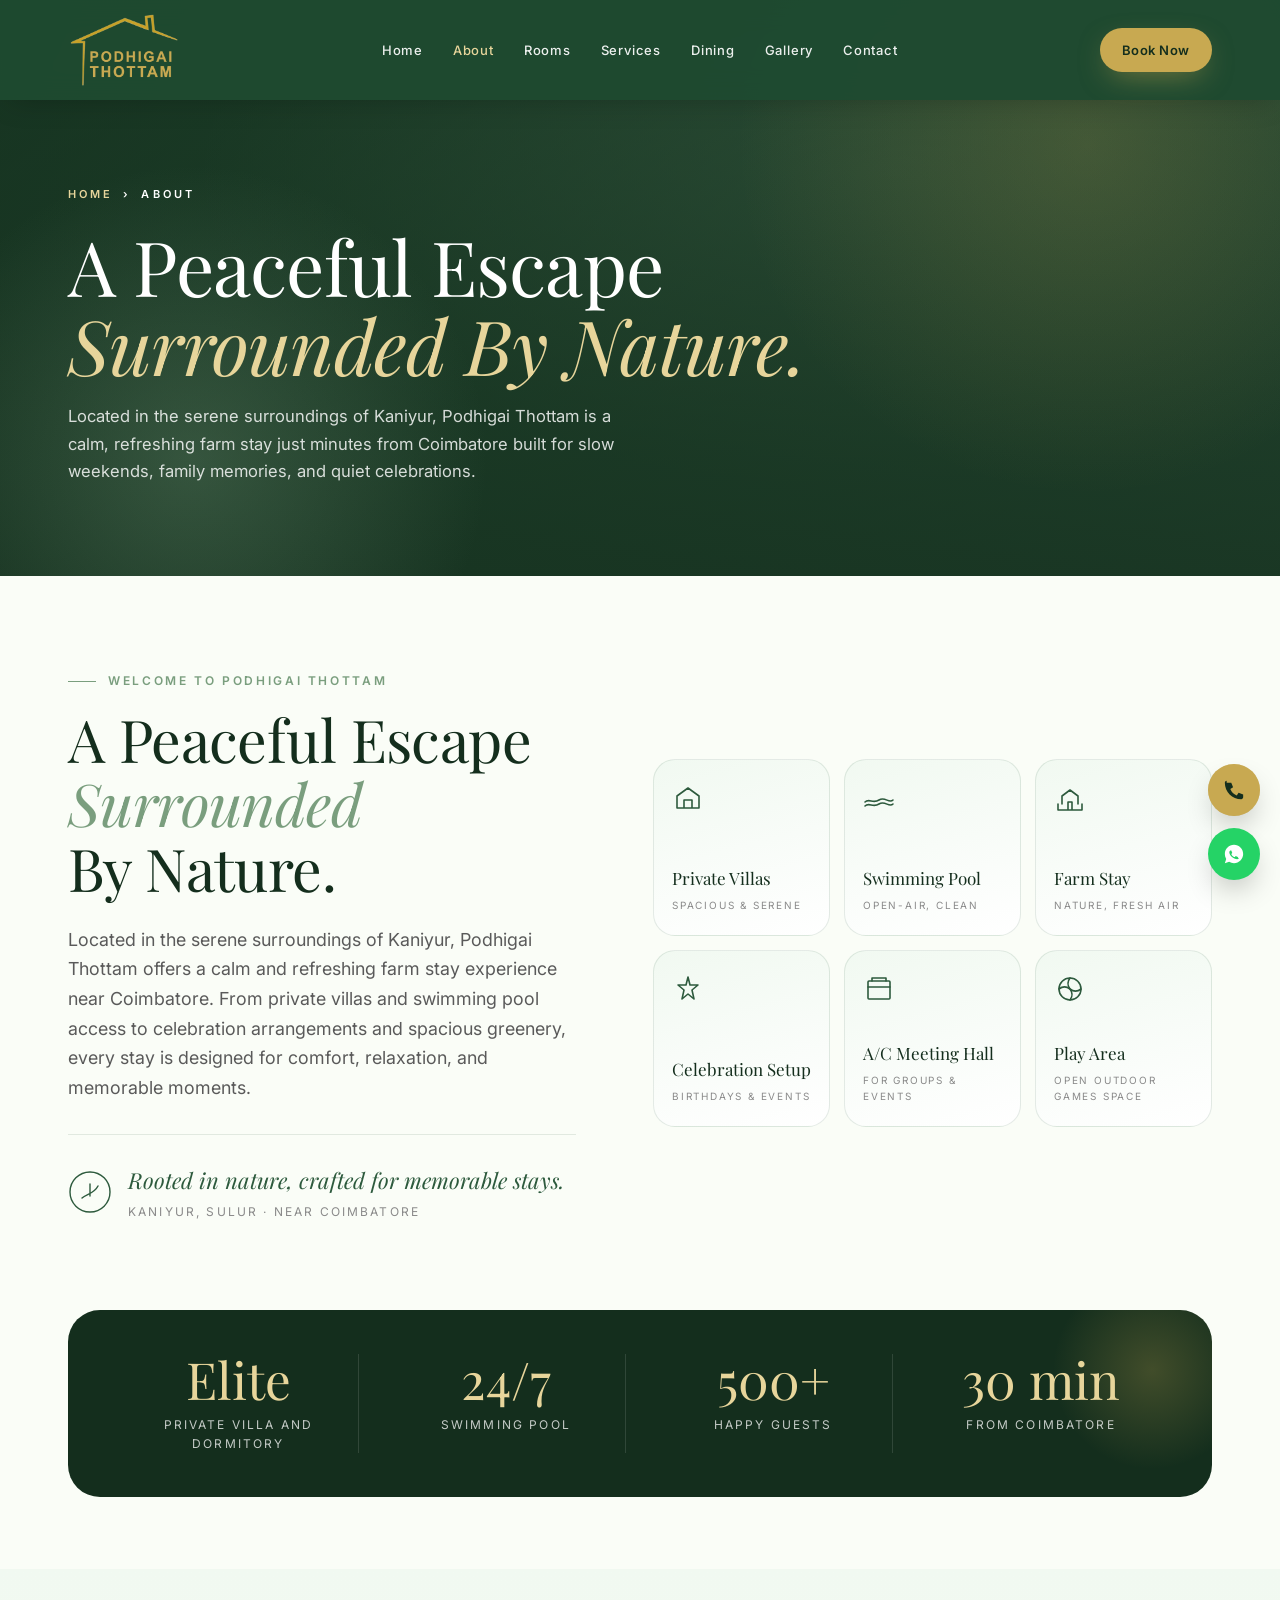
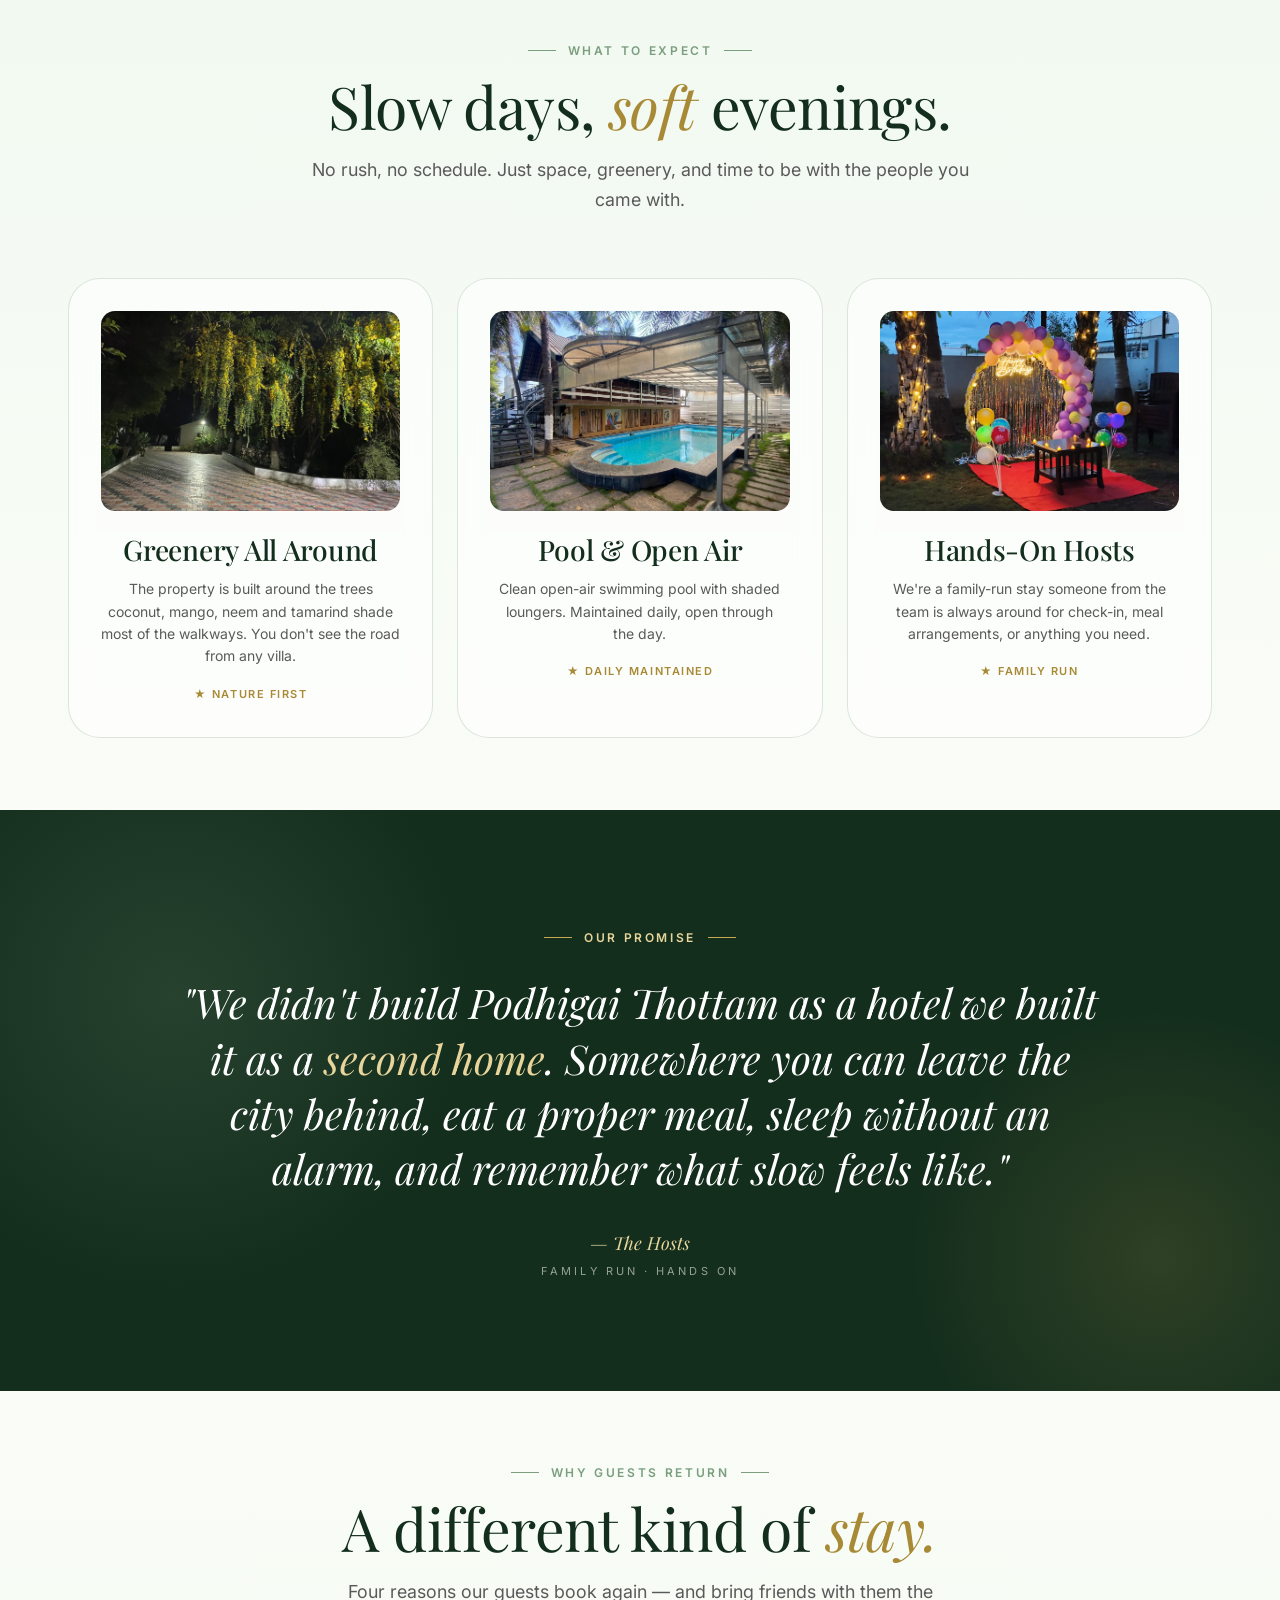
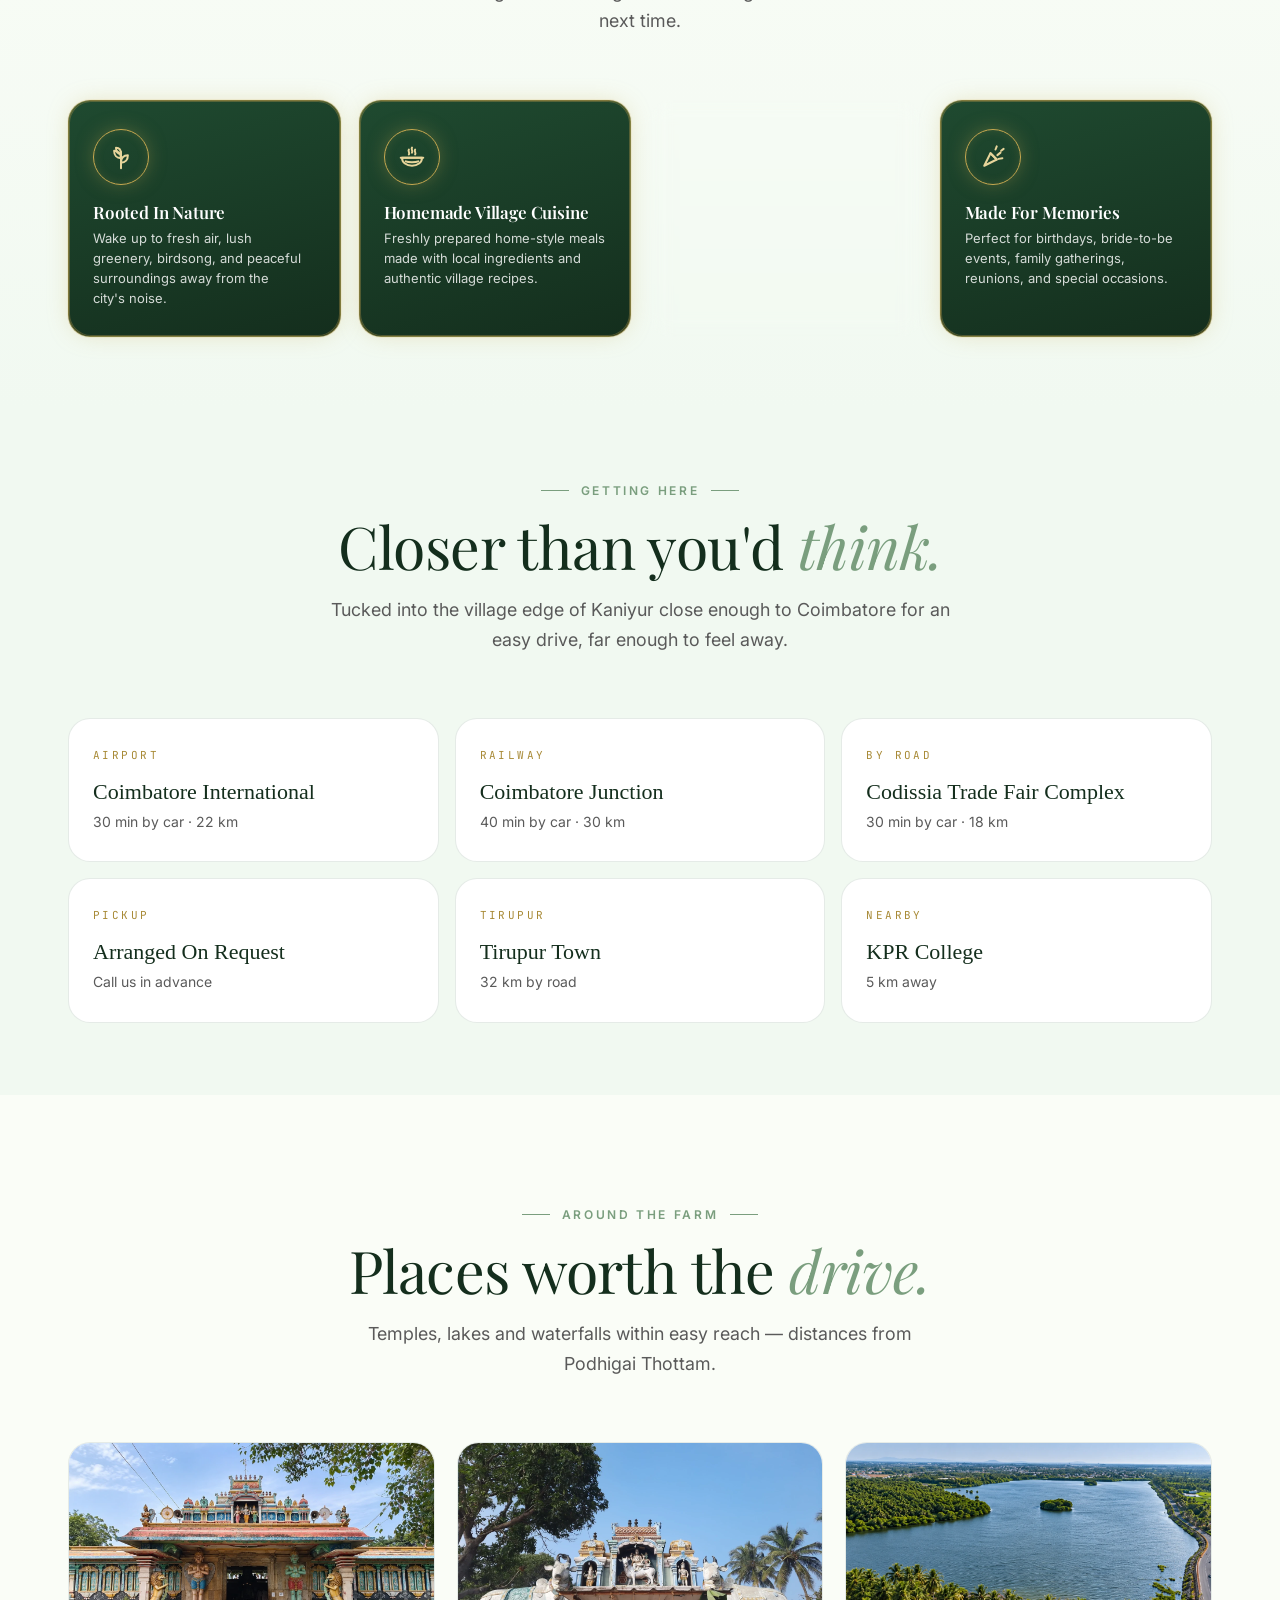
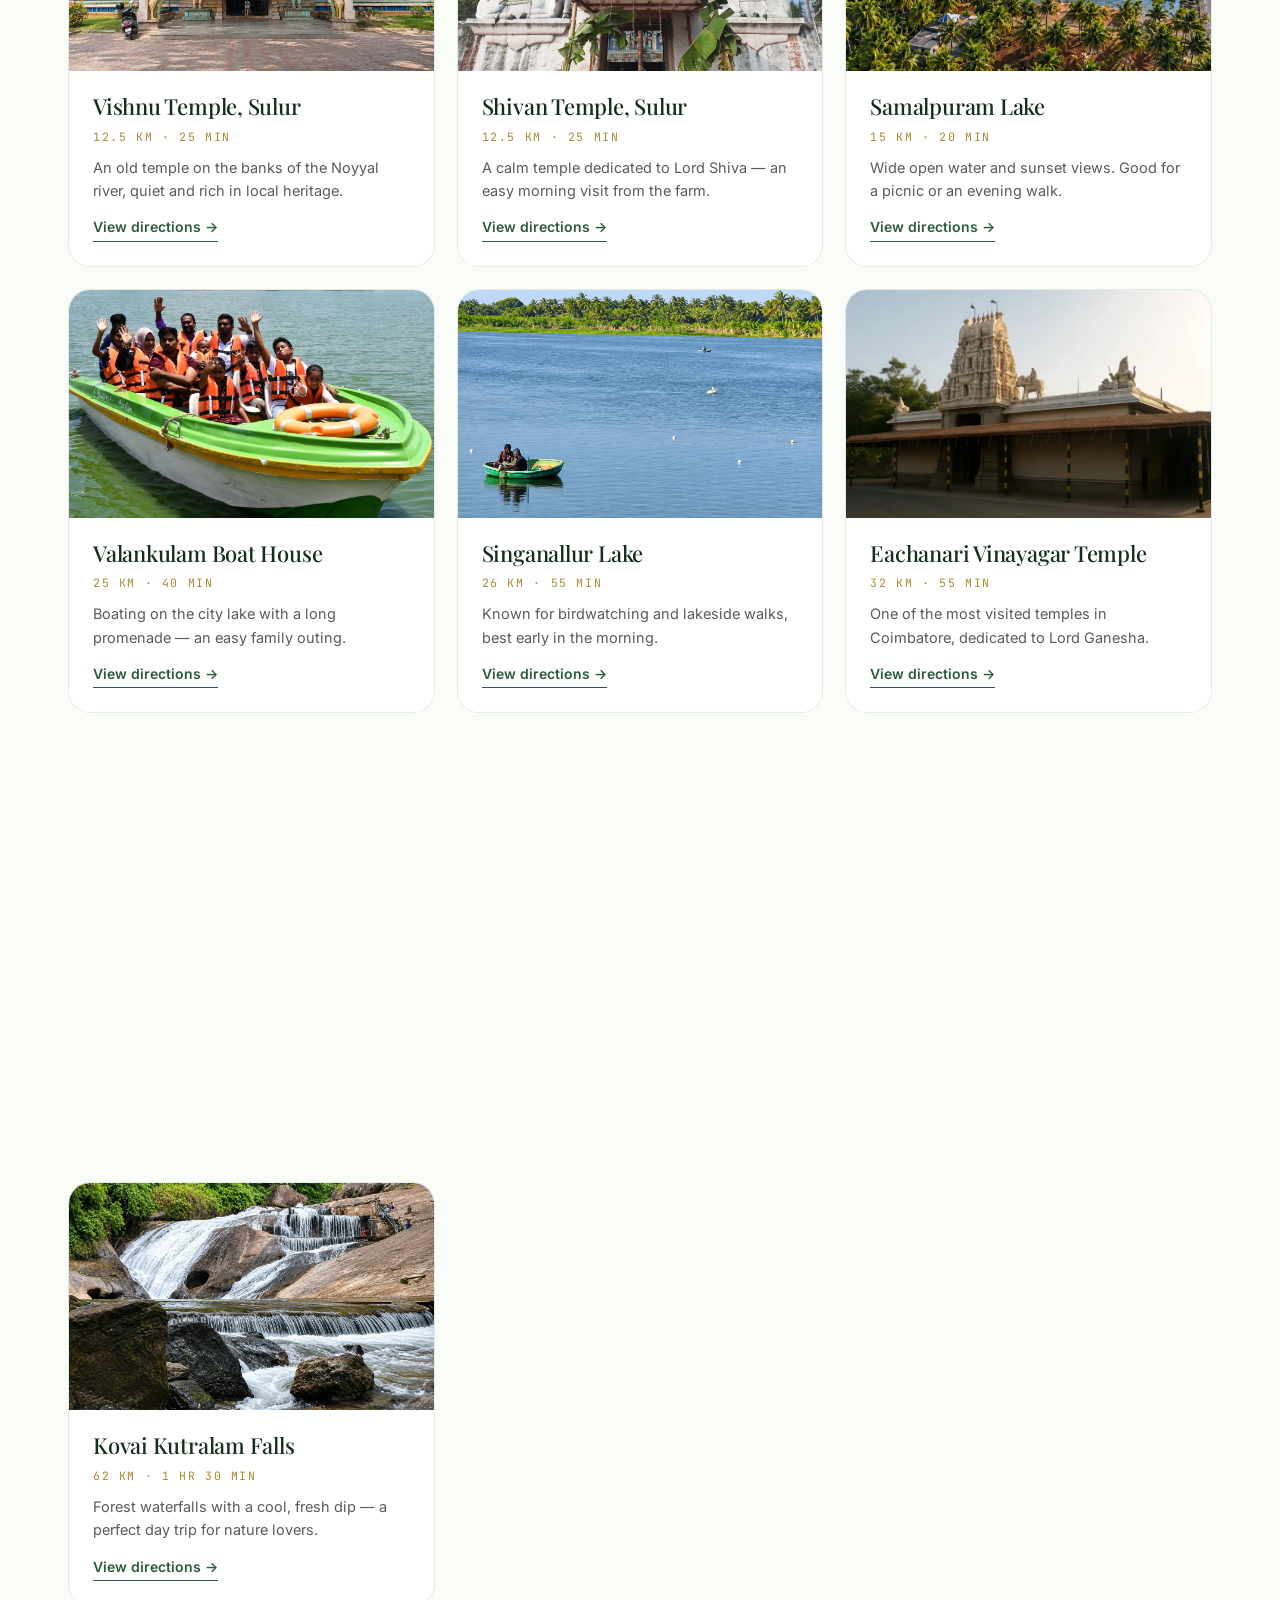
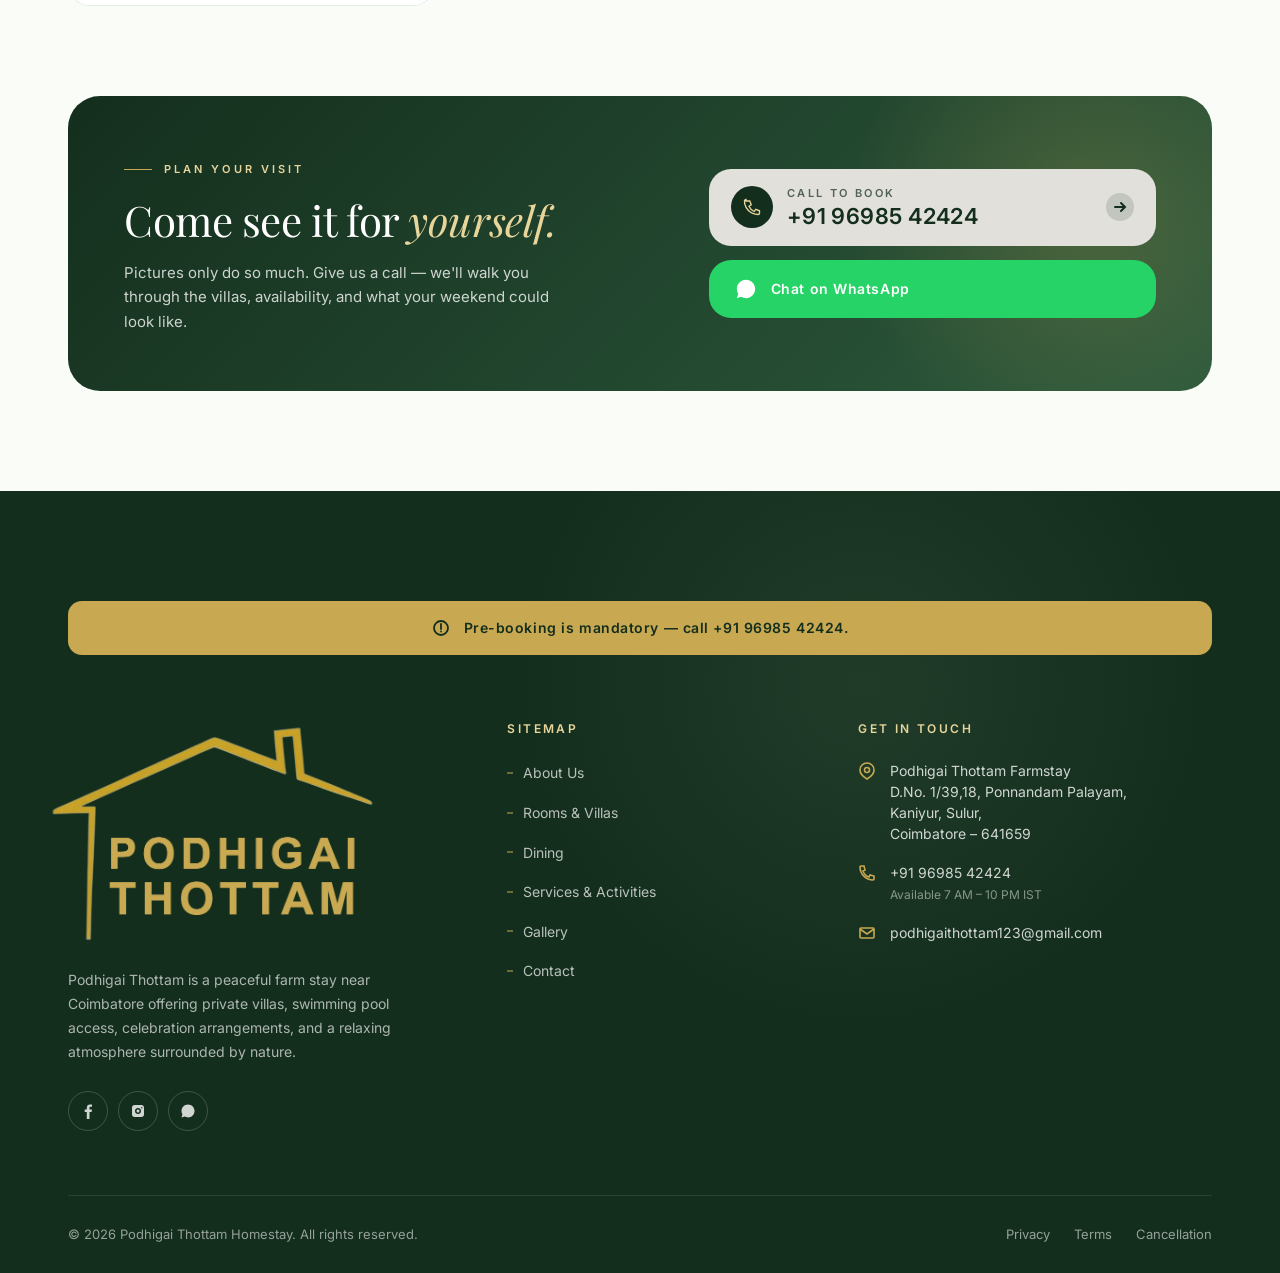
==== commit 85e29b8e: "Add files via upload" ====
--- a/podhigai thottam/pages/about.html
+++ b/podhigai thottam/pages/about.html
@@ -343,6 +343,109 @@
     </div>
   </section>
 
+
+  <section class="nearby" data-screen-label="Nearby Places">
+    <div class="container">
+      <div class="section-head">
+        <span class="eyebrow center reveal">Around The Farm</span>
+        <h2 class="reveal delay-1">Places worth the <em style="font-style:italic;color:var(--sage);">drive.</em></h2>
+        <p class="lead reveal delay-2">Temples, lakes and waterfalls within easy reach — distances from Podhigai Thottam.</p>
+      </div>
+      <div class="nearby__grid">
+        <article class="near-card reveal">
+          <div class="near-card__media" style="background-image:url('../assets/near-vishnu-temple-v2.webp')"></div>
+          <div class="near-card__body">
+            <h3>Vishnu Temple, Sulur</h3>
+            <div class="near-card__dist">12.5 km · 25 min</div>
+            <p>An old temple on the banks of the Noyyal river, quiet and rich in local heritage.</p>
+            <a class="near-card__link" href="https://www.google.com/maps/dir/?api=1&amp;destination=Vishnu%20Temple%2C%20Sulur%2C%20Coimbatore" target="_blank" rel="noopener">View directions →</a>
+          </div>
+        </article>
+        <article class="near-card reveal delay-1">
+          <div class="near-card__media" style="background-image:url('../assets/near-shivan-temple.webp')"></div>
+          <div class="near-card__body">
+            <h3>Shivan Temple, Sulur</h3>
+            <div class="near-card__dist">12.5 km · 25 min</div>
+            <p>A calm temple dedicated to Lord Shiva — an easy morning visit from the farm.</p>
+            <a class="near-card__link" href="https://www.google.com/maps/dir/?api=1&amp;destination=Shivan%20Temple%2C%20Sulur%2C%20Coimbatore" target="_blank" rel="noopener">View directions →</a>
+          </div>
+        </article>
+        <article class="near-card reveal delay-2">
+          <div class="near-card__media" style="background-image:url('../assets/near-samalpuram-hd.webp')"></div>
+          <div class="near-card__body">
+            <h3>Samalpuram Lake</h3>
+            <div class="near-card__dist">15 km · 20 min</div>
+            <p>Wide open water and sunset views. Good for a picnic or an evening walk.</p>
+            <a class="near-card__link" href="https://www.google.com/maps/dir/?api=1&amp;destination=Samalpuram%20Lake%2C%20Coimbatore" target="_blank" rel="noopener">View directions →</a>
+          </div>
+        </article>
+        <article class="near-card reveal">
+          <div class="near-card__media" style="background-image:url('../assets/near-valankulam-boat.webp')"></div>
+          <div class="near-card__body">
+            <h3>Valankulam Boat House</h3>
+            <div class="near-card__dist">25 km · 40 min</div>
+            <p>Boating on the city lake with a long promenade — an easy family outing.</p>
+            <a class="near-card__link" href="https://www.google.com/maps/dir/?api=1&amp;destination=Valankulam%20Boat%20House%2C%20Coimbatore" target="_blank" rel="noopener">View directions →</a>
+          </div>
+        </article>
+        <article class="near-card reveal delay-1">
+          <div class="near-card__media" style="background-image:url('../assets/near-singanallur-hd.webp')"></div>
+          <div class="near-card__body">
+            <h3>Singanallur Lake</h3>
+            <div class="near-card__dist">26 km · 55 min</div>
+            <p>Known for birdwatching and lakeside walks, best early in the morning.</p>
+            <a class="near-card__link" href="https://www.google.com/maps/dir/?api=1&amp;destination=Singanallur%20Lake%2C%20Coimbatore" target="_blank" rel="noopener">View directions →</a>
+          </div>
+        </article>
+        <article class="near-card reveal delay-2">
+          <div class="near-card__media" style="background-image:url('../assets/near-eachanari-temple.webp')"></div>
+          <div class="near-card__body">
+            <h3>Eachanari Vinayagar Temple</h3>
+            <div class="near-card__dist">32 km · 55 min</div>
+            <p>One of the most visited temples in Coimbatore, dedicated to Lord Ganesha.</p>
+            <a class="near-card__link" href="https://www.google.com/maps/dir/?api=1&amp;destination=Eachanari%20Vinayagar%20Temple%2C%20Coimbatore" target="_blank" rel="noopener">View directions →</a>
+          </div>
+        </article>
+        <article class="near-card reveal">
+          <div class="near-card__media" style="background-image:url('../assets/near-perur-temple.webp')"></div>
+          <div class="near-card__body">
+            <h3>Perur Pateeswarar Temple</h3>
+            <div class="near-card__dist">33 km · 1 hr</div>
+            <p>An ancient Shiva temple famous for its carved stone pillars.</p>
+            <a class="near-card__link" href="https://www.google.com/maps/dir/?api=1&amp;destination=Perur%20Pateeswarar%20Temple%2C%20Coimbatore" target="_blank" rel="noopener">View directions →</a>
+          </div>
+        </article>
+        <article class="near-card reveal delay-1">
+          <div class="near-card__media" style="background-image:url('../assets/near-marudhamalai-hd.webp')"></div>
+          <div class="near-card__body">
+            <h3>Marudhamalai Murugan Temple</h3>
+            <div class="near-card__dist">40 km · 1 hr 18 min</div>
+            <p>A hilltop Murugan temple with sweeping views over the Western Ghats.</p>
+            <a class="near-card__link" href="https://www.google.com/maps/dir/?api=1&amp;destination=Marudhamalai%20Murugan%20Temple%2C%20Coimbatore" target="_blank" rel="noopener">View directions →</a>
+          </div>
+        </article>
+        <article class="near-card reveal delay-2">
+          <div class="near-card__media" style="background-image:url('../assets/near-isha.webp')"></div>
+          <div class="near-card__body">
+            <h3>Isha Yoga Centre</h3>
+            <div class="near-card__dist">57 km · 1 hr 45 min</div>
+            <p>Home of the Adiyogi statue and Dhyanalinga, at the foot of the Velliangiri hills.</p>
+            <a class="near-card__link" href="https://www.google.com/maps/dir/?api=1&amp;destination=Isha%20Yoga%20Centre%2C%20Coimbatore" target="_blank" rel="noopener">View directions →</a>
+          </div>
+        </article>
+        <article class="near-card reveal">
+          <div class="near-card__media" style="background-image:url('../assets/near-kovai-kutralam-hd.webp')"></div>
+          <div class="near-card__body">
+            <h3>Kovai Kutralam Falls</h3>
+            <div class="near-card__dist">62 km · 1 hr 30 min</div>
+            <p>Forest waterfalls with a cool, fresh dip — a perfect day trip for nature lovers.</p>
+            <a class="near-card__link" href="https://www.google.com/maps/dir/?api=1&amp;destination=Kovai%20Kutralam%20Falls%2C%20Coimbatore" target="_blank" rel="noopener">View directions →</a>
+          </div>
+        </article>
+      </div>
+    </div>
+  </section>
+
   <!-- ============== BOOKING STRIP ============== -->
   <section style="padding: 30px 0 100px;">
     <div class="container">
--- a/podhigai thottam/styles.css
+++ b/podhigai thottam/styles.css
@@ -1977,3 +1977,30 @@
   .reveal { opacity: 1; transform: none; transition: none; }
   html { scroll-behavior: auto; }
 }
+
+.sight{padding:clamp(70px,9vw,120px) 0}
+.sight__grid{display:grid;grid-template-columns:minmax(0,1fr) minmax(0,1.05fr);gap:clamp(28px,4vw,56px);margin-top:clamp(36px,4vw,56px);align-items:start}
+.sight__stick{position:sticky;top:150px;display:flex;flex-direction:column;gap:18px}
+.sight__frame{position:relative;height:clamp(320px,calc(100vh - 340px),680px);border-radius:var(--r-lg,14px);overflow:hidden;background:var(--forest);box-shadow:0 30px 60px -34px rgba(20,40,26,.55)}
+.sight__layer{position:absolute;inset:0;background-size:cover;background-position:center;opacity:0;transform:scale(1.08);transition:opacity .7s ease,transform 1.4s cubic-bezier(.2,.8,.3,1)}
+.sight__layer.is-on{opacity:1;transform:scale(1)}
+.sight__layer--blank{display:flex;align-items:center;justify-content:center;background:linear-gradient(135deg,var(--sage),var(--forest))}
+.sight__layer--blank span{font-family:var(--serif);font-style:italic;font-size:clamp(26px,3vw,40px);color:#fff}
+.sight__caption{position:absolute;left:0;right:0;bottom:0;display:flex;align-items:baseline;gap:14px;padding:46px 24px 20px;background:linear-gradient(transparent,rgba(10,25,15,.75));color:#fff}
+.sight__cap-num{font-family:var(--mono);font-size:12px;letter-spacing:.18em;opacity:.85}
+.sight__cap-name{font-family:var(--serif);font-size:clamp(20px,2vw,26px)}
+.sight__cta{background:var(--white);border:1px solid var(--line);border-radius:var(--r-lg,14px);padding:20px 24px}
+.sight__cta-title{font-family:var(--serif);font-size:22px;color:var(--forest-darker);margin-bottom:14px}
+.sight__cta-row{display:flex;flex-wrap:wrap;gap:12px}
+.sight__list{display:flex;flex-direction:column;gap:16px;padding-bottom:clamp(80px,32vh,340px)}
+.sight__item{display:grid;grid-template-columns:auto minmax(0,1fr);gap:20px;padding:26px 26px;border:1px solid var(--line);border-radius:var(--r-lg,14px);background:var(--white);opacity:.55;transition:opacity .4s ease,border-color .4s ease,box-shadow .4s ease,transform .4s ease}
+.sight__item.is-active{opacity:1;border-color:var(--sage);box-shadow:0 20px 40px -28px rgba(20,40,26,.45);transform:translateX(-4px)}
+.sight__thumb{display:none}
+.sight__num{font-family:var(--mono);font-size:12px;letter-spacing:.16em;color:var(--sage);padding-top:6px}
+.sight__body h3{margin:0;font-family:var(--serif);font-size:clamp(20px,1.8vw,24px);color:var(--forest-darker);line-height:1.2}
+.sight__dist{margin-top:6px;font-family:var(--mono);font-size:11.5px;letter-spacing:.14em;text-transform:uppercase;color:var(--gold-deep)}
+.sight__body p{margin:10px 0 12px;font-size:15px;line-height:1.6;color:var(--ink-soft);text-wrap:pretty}
+.sight__link{font-size:14px;font-weight:600;color:var(--forest);text-decoration:none;border-bottom:1px solid currentColor;padding-bottom:2px}
+.sight__link:hover{color:var(--sage)}
+@media(max-width:900px){.sight__grid{grid-template-columns:1fr}.sight__stick{position:static;order:2}.sight__list{padding-bottom:0}.sight__frame{display:none}.sight__item{opacity:1;transform:none;grid-template-columns:1fr}.sight__thumb{display:flex;aspect-ratio:16/10;border-radius:10px;background-size:cover;background-position:center}.sight__num{display:none}}
+@media (prefers-reduced-motion:reduce){.sight__layer{transition:opacity .2s}}
--- a/podhigai thottam/pages.css
+++ b/podhigai thottam/pages.css
@@ -901,3 +901,18 @@
   outline-offset: 2px;
 }
 #main:focus { outline: none; }
+
+.nearby{padding:clamp(60px,8vw,110px) 0 clamp(40px,5vw,60px)}
+.nearby__grid{display:grid;grid-template-columns:repeat(auto-fill,minmax(min(100%,340px),1fr));gap:22px;margin-top:clamp(32px,4vw,50px)}
+.near-card{display:flex;flex-direction:column;background:var(--white);border:1px solid var(--line);border-radius:var(--r-lg);overflow:hidden;transition:transform .35s ease,box-shadow .35s ease}
+.near-card:hover{transform:translateY(-5px);box-shadow:0 22px 44px -26px rgba(20,40,26,.45)}
+.near-card__media{aspect-ratio:16/10;background-size:cover;background-position:center;transition:transform .7s cubic-bezier(.2,.8,.3,1)}
+.near-card:hover .near-card__media{transform:scale(1.05)}
+.near-card__media--blank{display:flex;align-items:center;justify-content:center;background:linear-gradient(135deg,var(--sage),var(--forest))}
+.near-card__media--blank span{font-family:var(--serif);font-style:italic;font-size:40px;color:var(--white);opacity:.9}
+.near-card__body{position:relative;background:var(--white);padding:22px 24px 24px;display:flex;flex-direction:column;gap:8px;flex:1}
+.near-card__body h3{margin:0;font-family:var(--serif);font-size:22px;line-height:1.2;color:var(--forest-darker)}
+.near-card__dist{font-family:var(--mono);font-size:11.5px;letter-spacing:.14em;text-transform:uppercase;color:var(--gold-deep)}
+.near-card__body p{margin:2px 0 6px;font-size:14.5px;line-height:1.6;color:var(--ink-soft);text-wrap:pretty}
+.near-card__link{margin-top:auto;align-self:flex-start;font-size:14px;font-weight:600;color:var(--forest);text-decoration:none;border-bottom:1px solid currentColor;padding-bottom:2px}
+.near-card__link:hover{color:var(--sage)}
